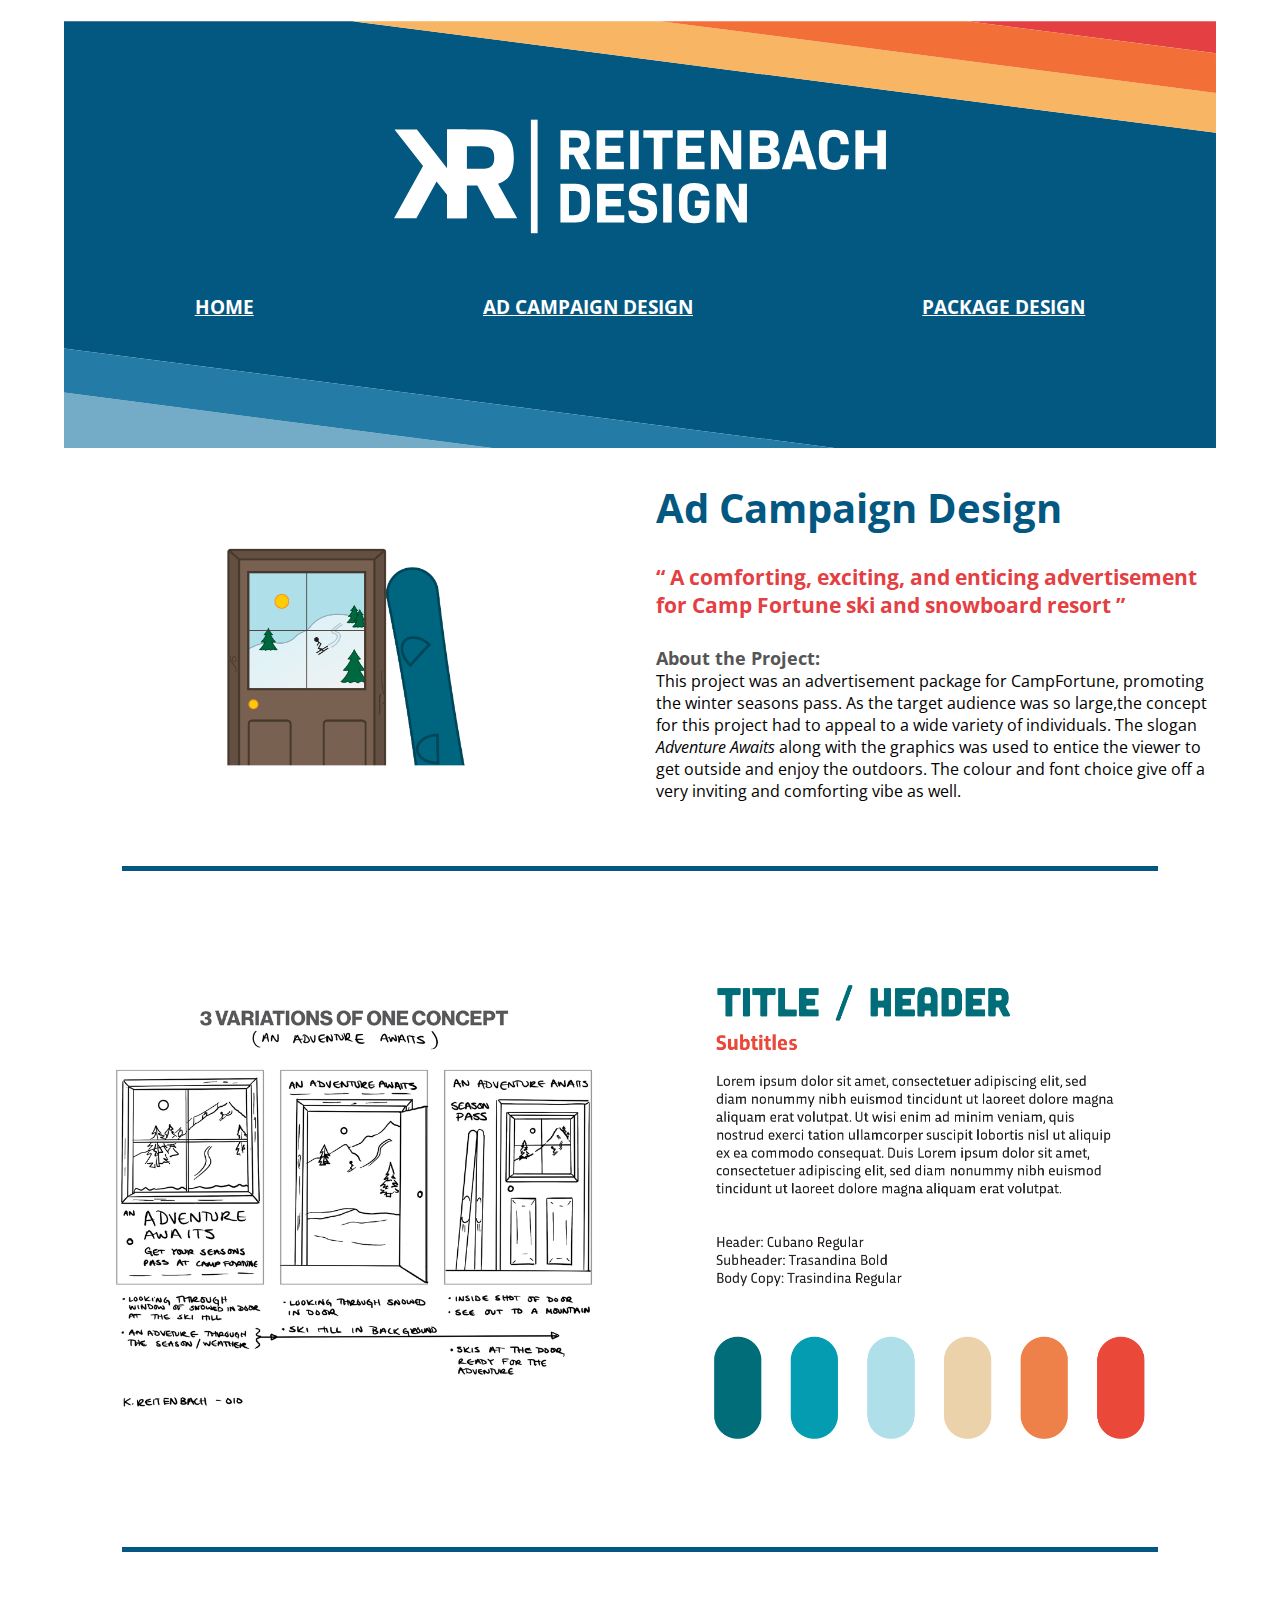
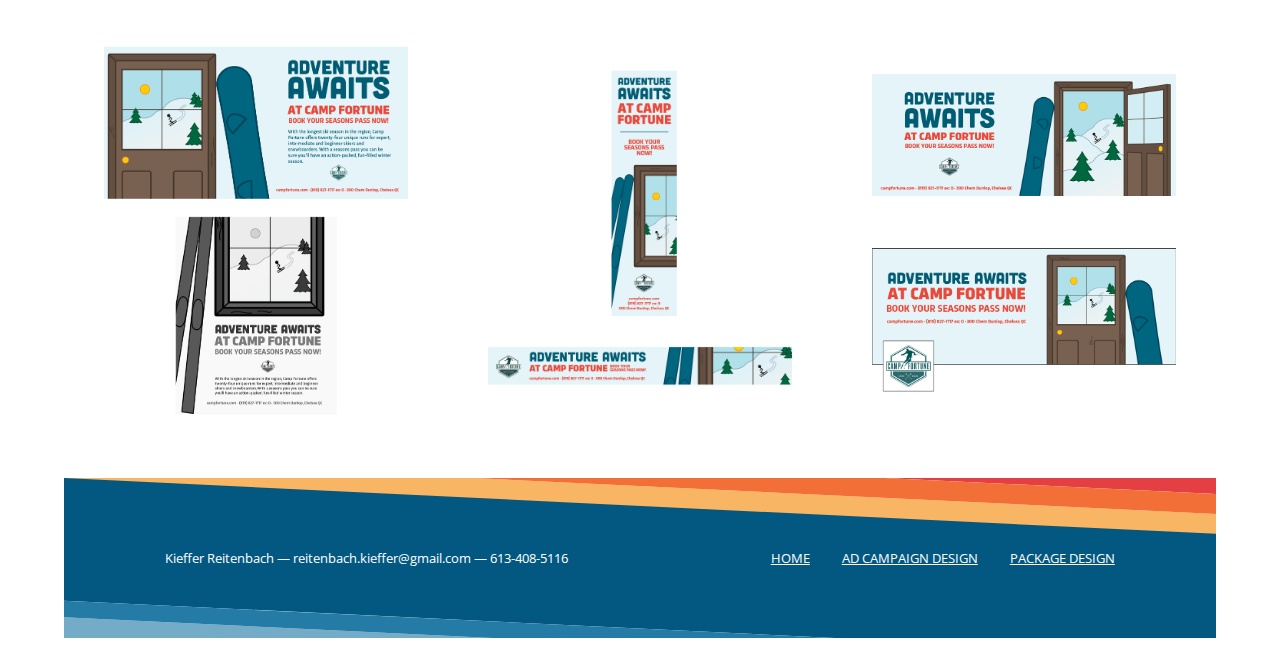
==== ad-campaign-design.html @ dee4c4dc "Fix image type" ====
<!DOCTYPE html>
<html lang="en-ca">
<head>
  <meta charset="utf-8">
  <title>Reitenbach Design</title>
  <link href="css/main.css" rel="stylesheet">
  <link href="https://fonts.googleapis.com/css2?family=Open+Sans:wght@400;600;700&display=swap" rel="stylesheet">
  <link rel="shortcut icon" href="favicon.ico">
  <link rel="icon" type="image/png" href="favicon-196.png">
  <meta name="viewport" content="width=device-width,initial-scale=1">
</head>
<body>

  <ul class="skip-links">
    <li><a href="#nav">Skip to navigation</a></li>
    <li><a href="#main">Skip to main content</a></li>
  </ul>

  <header role="banner">
    <h1><img src="images/banner.svg" alt="Reitenbach Design"></h1>
    <nav role="navigation" id="nav">
      <ul>
        <li>
          <a href="index.html"><h2>HOME</h2></a>
        </li>
        <li>
          <a href="ad-campaign-design.html"><h2>AD CAMPAIGN DESIGN</h2></a>
        </li>
        <li>
          <a href="package-design.html"><h2>PACKAGE DESIGN</h2></a>
        </li>
      </ul>
    </nav>
  </header>
  <main role="main" id="main">

    <ul class="skip-links">
      <li><a href="#footer">Skip to footer</a></li>
    </ul>

    <section>
      <article class="intro-image">
        <img src="images/cd-intro.png" alt="">
      </article>
      <article class="about-content">
        <h3>Ad Campaign Design</h3>
        <h4>“ A comforting, exciting, and enticing advertisement for Camp Fortune ski and snowboard resort ”</h4>
        <h5>About the Project:</h5>
        <p>This project was an advertisement package for CampFortune, promoting the winter seasons pass. As the target audience was so large,the concept for this project had to appeal to a wide variety of individuals. The slogan <i>Adventure Awaits</i> along with the graphics was used to entice the viewer to get outside and enjoy the outdoors. The colour and font choice give off a very inviting and comforting vibe as well.</p>
      </article>
    </section>

    <hr>

    <div class="sketches">
      <figure>
        <img src="images/cd-sketches.png" alt="">
        <figcaption>Placeholder</figcaption>
      </figure>
      <figure class="swatches">
        <img src="images/cd-moodboard.png" alt="">
        <figcaption>Placeholder</figcaption>
      </figure>
    </div>

    <hr>

    <div class="support">
      <figure>
        <img src="images/cd-print.png" alt="">
        <figcaption>Placeholder</figcaption>
      </figure>
      <figure>
        <img src="images/cd-web-banners.png" alt="">
        <figcaption>Placeholder</figcaption>
      </figure>
      <figure>
        <img src="images/cd-random-banners.png" alt="">
        <figcaption>Placeholder</figcaption>
      </figure>
    </div>

  </main>

  <footer role="contentinfo" id="footer">
    <img src="images/footer.svg" alt="Footer Background">
    <div class="footer">
      <p>Kieffer Reitenbach — reitenbach.kieffer@gmail.com — 613-408-5116</p>
      <ul>
        <li>
          <a href="#">HOME</a>
        </li>
        <li>
          <a href="#">AD CAMPAIGN DESIGN</a>
        </li>
        <li>
          <a href="#">PACKAGE DESIGN</a>
        </li>
      </ul>
    </div>
  </footer>
</body>
</html>
---- css/main.css ----
html {
  box-sizing: border-box;
  font-family: "Open Sans", sans-serif;
  margin: auto;
  max-width: 75em;
}

*, *::before, *::after {
  box-sizing: inherit;
}

.skip-links {
  margin: 0;
  padding: 0;
  list-style-type: none;
}

.skip-links a {
  position: absolute;
  top: -3em;
  color: #000;
  padding: .25em .5em;
  font-weight: bold;
  text-decoration: none;
}

.skip-links a:focus {
  top: 1em;
}

h2 {
  font-size: .7rem;
  font-weight: bolder;
  color: #fff;
  margin: 0;
}

h3 {
  font-size: 2rem;
  font-weight: bold;
  color: #035881;
  margin: 0;
}

h4 {
  font-size: 1.3rem;
  font-weight: bold;
  color: #e44043;
}

h5 {
  font-size: 1.1rem;
  font-weight: bold;
  color: #555;
  margin: 1rem 0 0;
}

main p {
  font-size: 1rem;
  margin: 0;
}

.footer {
  font-size: .5rem;
}

header {
  margin: 1rem;
  position: relative;
}

header img {
  display: block;
  width: 100%;
}

header nav {
  margin: 0;
  position: absolute;
  bottom: 10%;
  width: 100%;
}

header nav ul {
  list-style-type: none;
  display: flex;
  flex-direction: column;
  text-align: center;
  justify-content: space-around;
  margin: 0 1rem;
  padding: 0;
}

li a {
  text-decoration: underline;
  color: #fff;
}

nav h2:hover, nav a:hover, .footer a:hover {
  color: #f8b563;
}

main {
  margin: 1rem;
}

hr {
  width: 90%;
  height: 5px;
  margin-left: auto;
  margin-right: auto;
  background-color: #035881;
  border: 0 none;
  margin-top: 4rem;
  margin-bottom: 4rem;
}

section {
  margin-top: 2rem;
  margin-bottom: 2rem;
  display: grid;
  grid-template-rows: auto;
  gap: 2rem;
}

.intro-image {
  display: flex;
  text-align: center;
}

.intro-image img {
  display: block;
  width: 100%;
  margin: auto;
}

figure {
  position: relative;
  overflow: hidden;
  width: 50%;
}

figcaption {
  position: absolute;
  bottom: -4em;
  transition: all 200ms ease-in-out;
  background-color: rgba(0, 0, 0, .3);
  color: #fff;
  width: 100%;
  padding: 1em;
}

figure:hover figcaption {
  bottom: 0;
}

.sketches {
  display: flex;
  flex-direction: column;
  justify-content: center;
}

.sketches img {
  display: block;
  width: 100%;
}

.swatches {
  margin-top: auto;
}

.support {
  display: flex;
  flex-direction: column;
  justify-content: center;
}

.support img {
  display: block;
  width: 100%;
}

footer {
  position: relative;
  margin: 2rem 1rem 0;
}

footer img {
  display: block;
  width: 100%;
}

footer div {
  width: 100%;
  position: absolute;
  top: 50%;
  bottom: 50%;
  display: flex;
  flex-direction: column;
  justify-content: space-around;
  align-items: center;
  margin: 0;
  padding: 0;
}

footer ul {
  list-style-type: none;
  display: flex;
  justify-content: space-between;
  margin: 0;
  padding: 0;
  gap: 2rem;
}

footer p {
  color: #fff;
  margin: 0;
}

@media only screen and (min-width: 38em) {

  h2 {
    font-size: 1rem;
  }

  header nav {
    bottom: 30%;
  }

  header nav ul {
    flex-direction: row;
  }

  .intro-image img {
    width: 250px;
  }

  .footer {
    font-size: .8rem;
  }

  .sketches, .support {
    flex-direction: row;
  }

}

@media only screen and (min-width: 62em) {

  h2 {
    font-size: 1.2rem;
  }

  h3 {
    font-size: 2.5rem;
  }

  section {
    grid-template-columns: 1fr 1fr;
    grid-template-rows: 1fr;
  }

  footer div {
    flex-direction: row;
  }

}
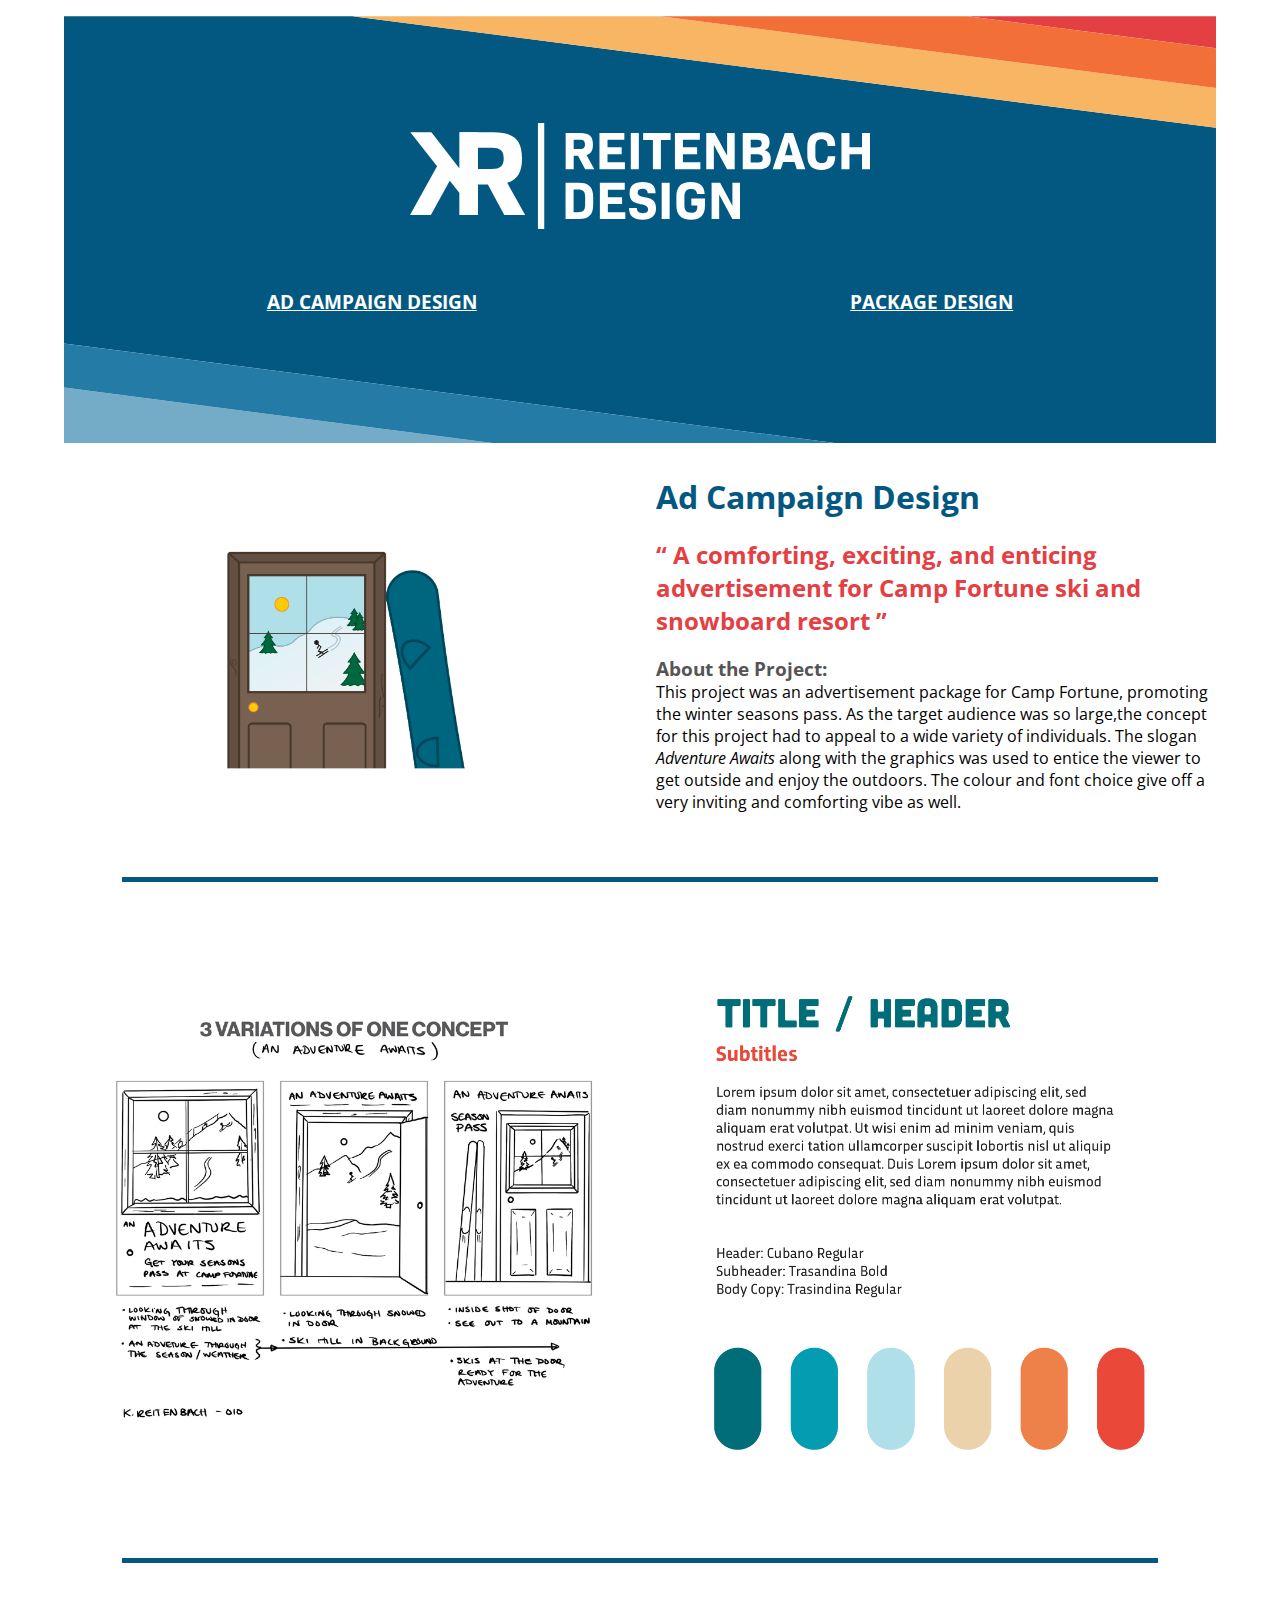
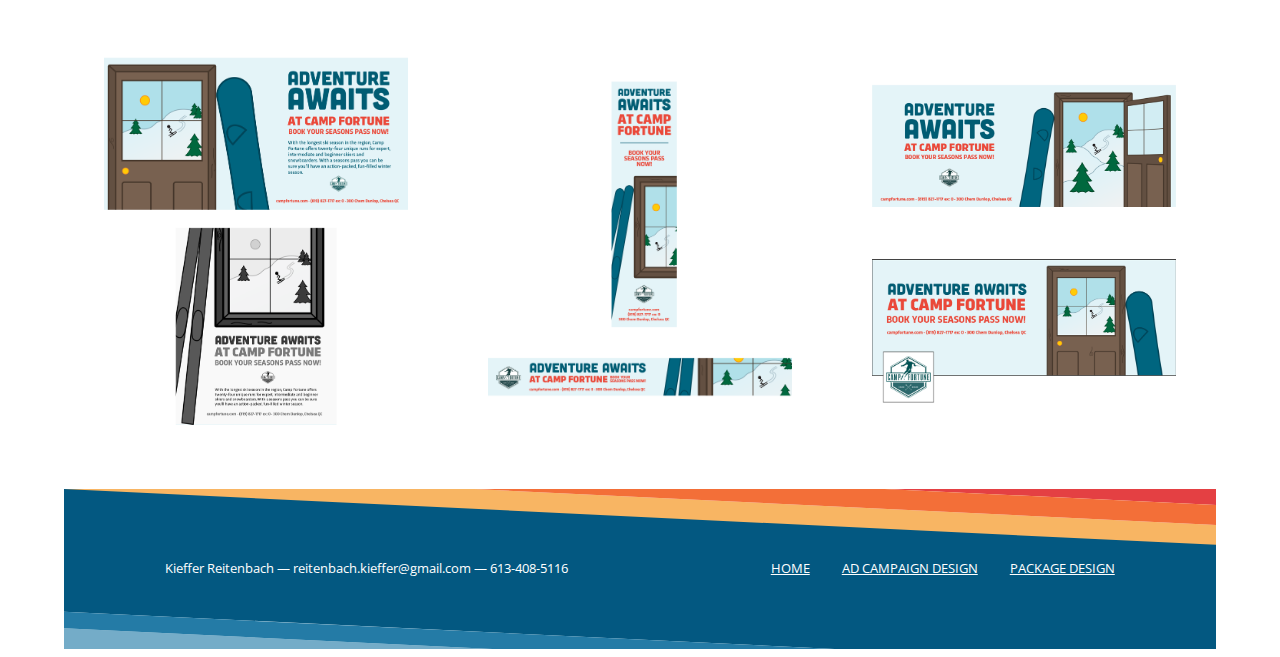
==== commit 82bc3a68: "Fix hierarchy on text" ====
--- a/ad-campaign-design.html
+++ b/ad-campaign-design.html
@@ -17,17 +17,17 @@
   </ul>
 
   <header role="banner">
-    <h1><img src="images/banner.svg" alt="Reitenbach Design"></h1>
+    <img src="images/banner.svg" alt="Background Image">
+    <a class="banner-logo" href="index.html">
+      <img src="images/banner-logo.svg" alt="ABOUT ME">
+    </a>
     <nav role="navigation" id="nav">
       <ul>
         <li>
-          <a href="index.html"><h2>HOME</h2></a>
+          <a href="ad-campaign-design.html">AD CAMPAIGN DESIGN</a>
         </li>
         <li>
-          <a href="ad-campaign-design.html"><h2>AD CAMPAIGN DESIGN</h2></a>
-        </li>
-        <li>
-          <a href="package-design.html"><h2>PACKAGE DESIGN</h2></a>
+          <a href="package-design.html">PACKAGE DESIGN</a>
         </li>
       </ul>
     </nav>
@@ -43,10 +43,10 @@
         <img src="images/cd-intro.png" alt="">
       </article>
       <article class="about-content">
-        <h3>Ad Campaign Design</h3>
-        <h4>“ A comforting, exciting, and enticing advertisement for Camp Fortune ski and snowboard resort ”</h4>
-        <h5>About the Project:</h5>
-        <p>This project was an advertisement package for CampFortune, promoting the winter seasons pass. As the target audience was so large,the concept for this project had to appeal to a wide variety of individuals. The slogan <i>Adventure Awaits</i> along with the graphics was used to entice the viewer to get outside and enjoy the outdoors. The colour and font choice give off a very inviting and comforting vibe as well.</p>
+        <h1>Ad Campaign Design</h1>
+        <h2>“ A comforting, exciting, and enticing advertisement for Camp Fortune ski and snowboard resort ”</h2>
+        <h3>About the Project:</h3>
+        <p>This project was an advertisement package for Camp Fortune, promoting the winter seasons pass. As the target audience was so large,the concept for this project had to appeal to a wide variety of individuals. The slogan <i>Adventure Awaits</i> along with the graphics was used to entice the viewer to get outside and enjoy the outdoors. The colour and font choice give off a very inviting and comforting vibe as well.</p>
       </article>
     </section>
 
@@ -55,11 +55,11 @@
     <div class="sketches">
       <figure>
         <img src="images/cd-sketches.png" alt="">
-        <figcaption>Placeholder</figcaption>
+        <figcaption>Three variations of the chosen concept. Looking outside at the adventure awaiting.</figcaption>
       </figure>
       <figure class="swatches">
         <img src="images/cd-moodboard.png" alt="">
-        <figcaption>Placeholder</figcaption>
+        <figcaption>Type choices and swatches for this project. Both being fun, playful, and comforting.</figcaption>
       </figure>
     </div>
 
@@ -68,15 +68,15 @@
     <div class="support">
       <figure>
         <img src="images/cd-print.png" alt="">
-        <figcaption>Placeholder</figcaption>
+        <figcaption>Two print advertisements. Project needed one in colour and one in black and white.</figcaption>
       </figure>
       <figure>
         <img src="images/cd-web-banners.png" alt="">
-        <figcaption>Placeholder</figcaption>
+        <figcaption>Two web banners. Proper sizing was important to fit project specifics.</figcaption>
       </figure>
       <figure>
         <img src="images/cd-random-banners.png" alt="">
-        <figcaption>Placeholder</figcaption>
+        <figcaption>One large side-of-bus advertisement and one facebook banner and coverphoto.</figcaption>
       </figure>
     </div>
 
--- a/css/main.css
+++ b/css/main.css
@@ -28,29 +28,17 @@
   top: 1em;
 }
 
+h1 {
+  font-size: 2rem;
+  color: #035881;
+  margin: 0;
+}
+
 h2 {
-  font-size: .7rem;
-  font-weight: bolder;
-  color: #fff;
-  margin: 0;
+  color: #e44043;
 }
 
 h3 {
-  font-size: 2rem;
-  font-weight: bold;
-  color: #035881;
-  margin: 0;
-}
-
-h4 {
-  font-size: 1.3rem;
-  font-weight: bold;
-  color: #e44043;
-}
-
-h5 {
-  font-size: 1.1rem;
-  font-weight: bold;
   color: #555;
   margin: 1rem 0 0;
 }
@@ -61,7 +49,8 @@
 }
 
 .footer {
-  font-size: .5rem;
+  font-size: .7rem;
+  line-height: 1.2rem;
 }
 
 header {
@@ -74,10 +63,23 @@
   width: 100%;
 }
 
+.banner-logo {
+  position: absolute;
+  top: 20%;
+  display: flex;
+  justify-content: center;
+  width: 100%;
+}
+
+.banner-logo img {
+  display: block;
+  width: 40%;
+}
+
 header nav {
   margin: 0;
   position: absolute;
-  bottom: 10%;
+  bottom: 15%;
   width: 100%;
 }
 
@@ -91,12 +93,19 @@
   padding: 0;
 }
 
+header nav li {
+  font-size: .9rem;
+  font-weight: bolder;
+  color: #fff;
+}
+
 li a {
+  margin: 0;
   text-decoration: underline;
   color: #fff;
 }
 
-nav h2:hover, nav a:hover, .footer a:hover {
+a:hover, nav h2:hover, nav a:hover, .footer a:hover {
   color: #f8b563;
 }
 
@@ -130,7 +139,7 @@
 
 .intro-image img {
   display: block;
-  width: 100%;
+  width: 50%;
   margin: auto;
 }
 
@@ -142,9 +151,9 @@
 
 figcaption {
   position: absolute;
-  bottom: -4em;
+  bottom: -10em;
   transition: all 200ms ease-in-out;
-  background-color: rgba(0, 0, 0, .3);
+  background-color: rgba(0, 0, 0, .6);
   color: #fff;
   width: 100%;
   padding: 1em;
@@ -219,10 +228,6 @@
 
 @media only screen and (min-width: 38em) {
 
-  h2 {
-    font-size: 1rem;
-  }
-
   header nav {
     bottom: 30%;
   }
@@ -231,6 +236,10 @@
     flex-direction: row;
   }
 
+  header nav li {
+    font-size: 1rem;
+  }
+
   .intro-image img {
     width: 250px;
   }
@@ -247,12 +256,12 @@
 
 @media only screen and (min-width: 62em) {
 
-  h2 {
+  .banner-logo {
+    top: 25%;
+  }
+
+  header nav li {
     font-size: 1.2rem;
-  }
-
-  h3 {
-    font-size: 2.5rem;
   }
 
   section {
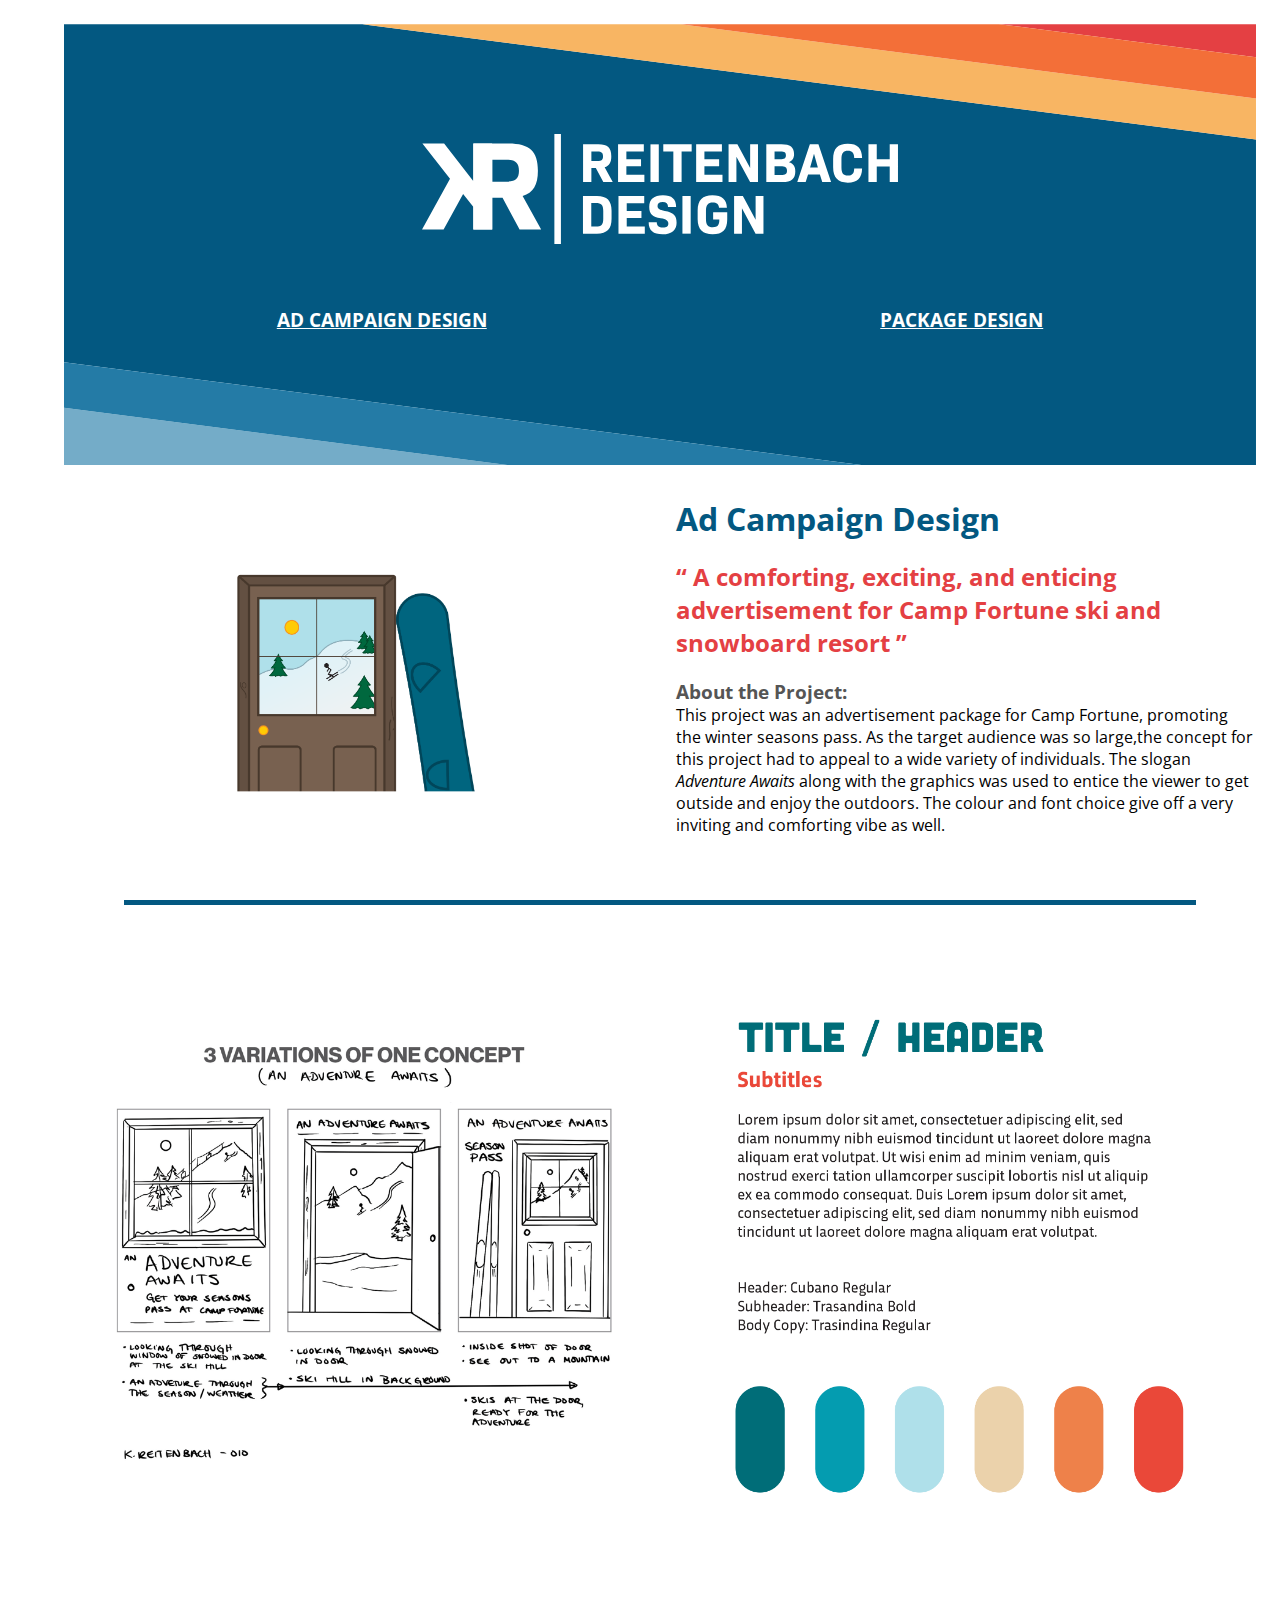
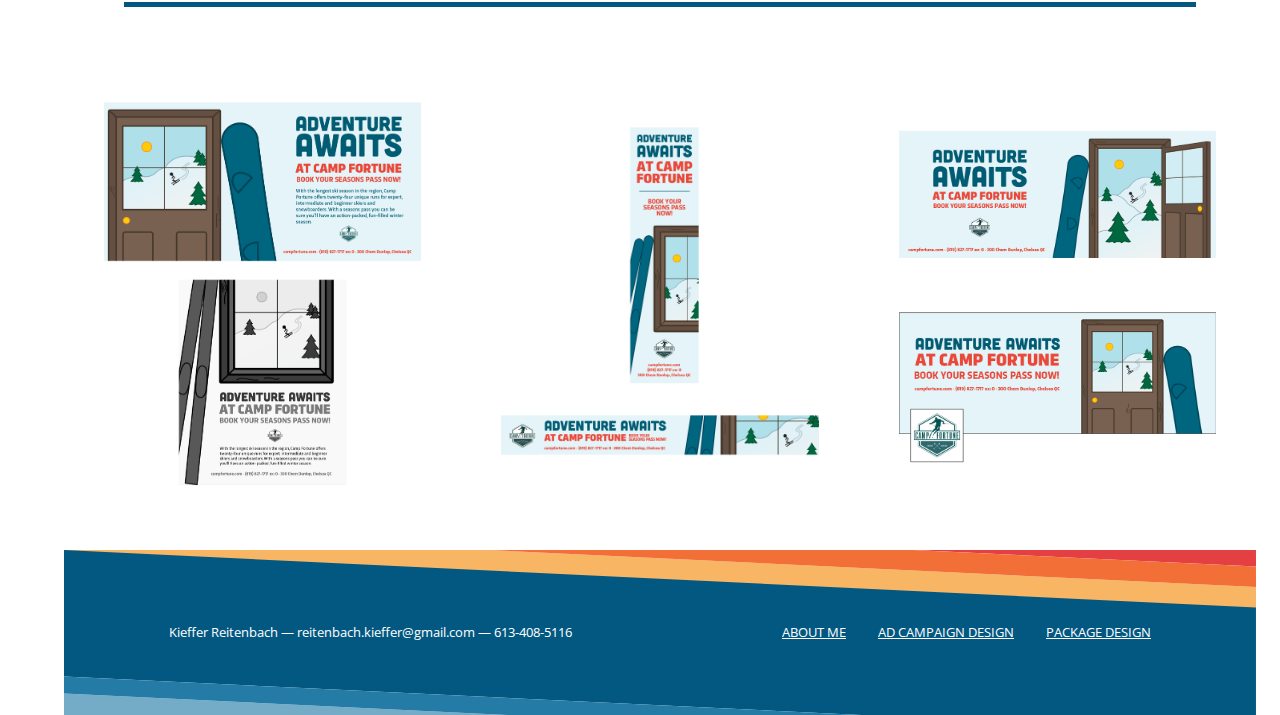
==== commit d71af60f: "Add aria labels" ====
--- a/ad-campaign-design.html
+++ b/ad-campaign-design.html
@@ -12,31 +12,26 @@
 <body>
 
   <ul class="skip-links">
-    <li><a href="#nav">Skip to navigation</a></li>
-    <li><a href="#main">Skip to main content</a></li>
+    <li><a href="#main">Skip to Main Content</a></li>
   </ul>
 
   <header role="banner">
     <img src="images/banner.svg" alt="Background Image">
-    <a class="banner-logo" href="index.html">
+    <a class="banner-logo" href="index.html" aria-label="Go to the About Me page">
       <img src="images/banner-logo.svg" alt="ABOUT ME">
     </a>
     <nav role="navigation" id="nav">
       <ul>
         <li>
-          <a href="ad-campaign-design.html">AD CAMPAIGN DESIGN</a>
+          <a href="ad-campaign-design.html" aria-label="Go to the Ad Campaign Design Page">AD CAMPAIGN DESIGN</a>
         </li>
         <li>
-          <a href="package-design.html">PACKAGE DESIGN</a>
+          <a href="package-design.html" aria-label="Go to the Package Design Page">PACKAGE DESIGN</a>
         </li>
       </ul>
     </nav>
   </header>
   <main role="main" id="main">
-
-    <ul class="skip-links">
-      <li><a href="#footer">Skip to footer</a></li>
-    </ul>
 
     <section>
       <article class="intro-image">
@@ -88,13 +83,13 @@
       <p>Kieffer Reitenbach — reitenbach.kieffer@gmail.com — 613-408-5116</p>
       <ul>
         <li>
-          <a href="#">HOME</a>
+          <a href="index.html" aria-label="Go to the About Me Page">ABOUT ME</a>
         </li>
         <li>
-          <a href="#">AD CAMPAIGN DESIGN</a>
+          <a href="ad-campaign-design.html" aria-label="Go to the Ad Campaign Design Page">AD CAMPAIGN DESIGN</a>
         </li>
         <li>
-          <a href="#">PACKAGE DESIGN</a>
+          <a href="package-design.html" aria-label="Go to the Package Design Page">PACKAGE DESIGN</a>
         </li>
       </ul>
     </div>
--- a/css/main.css
+++ b/css/main.css
@@ -9,23 +9,30 @@
   box-sizing: inherit;
 }
 
+body {
+  position: absolute;
+}
+
 .skip-links {
   margin: 0;
   padding: 0;
   list-style-type: none;
+  position: relative;
+  z-index: 50;
 }
 
 .skip-links a {
   position: absolute;
   top: -3em;
-  color: #000;
+  color: #fff;
   padding: .25em .5em;
   font-weight: bold;
   text-decoration: none;
 }
 
 .skip-links a:focus {
-  top: 1em;
+  top: 2em;
+  left: 2em;
 }
 
 h1 {
@@ -74,6 +81,10 @@
 .banner-logo img {
   display: block;
   width: 40%;
+}
+
+.top:hover {
+  color: #f8b563;
 }
 
 header nav {
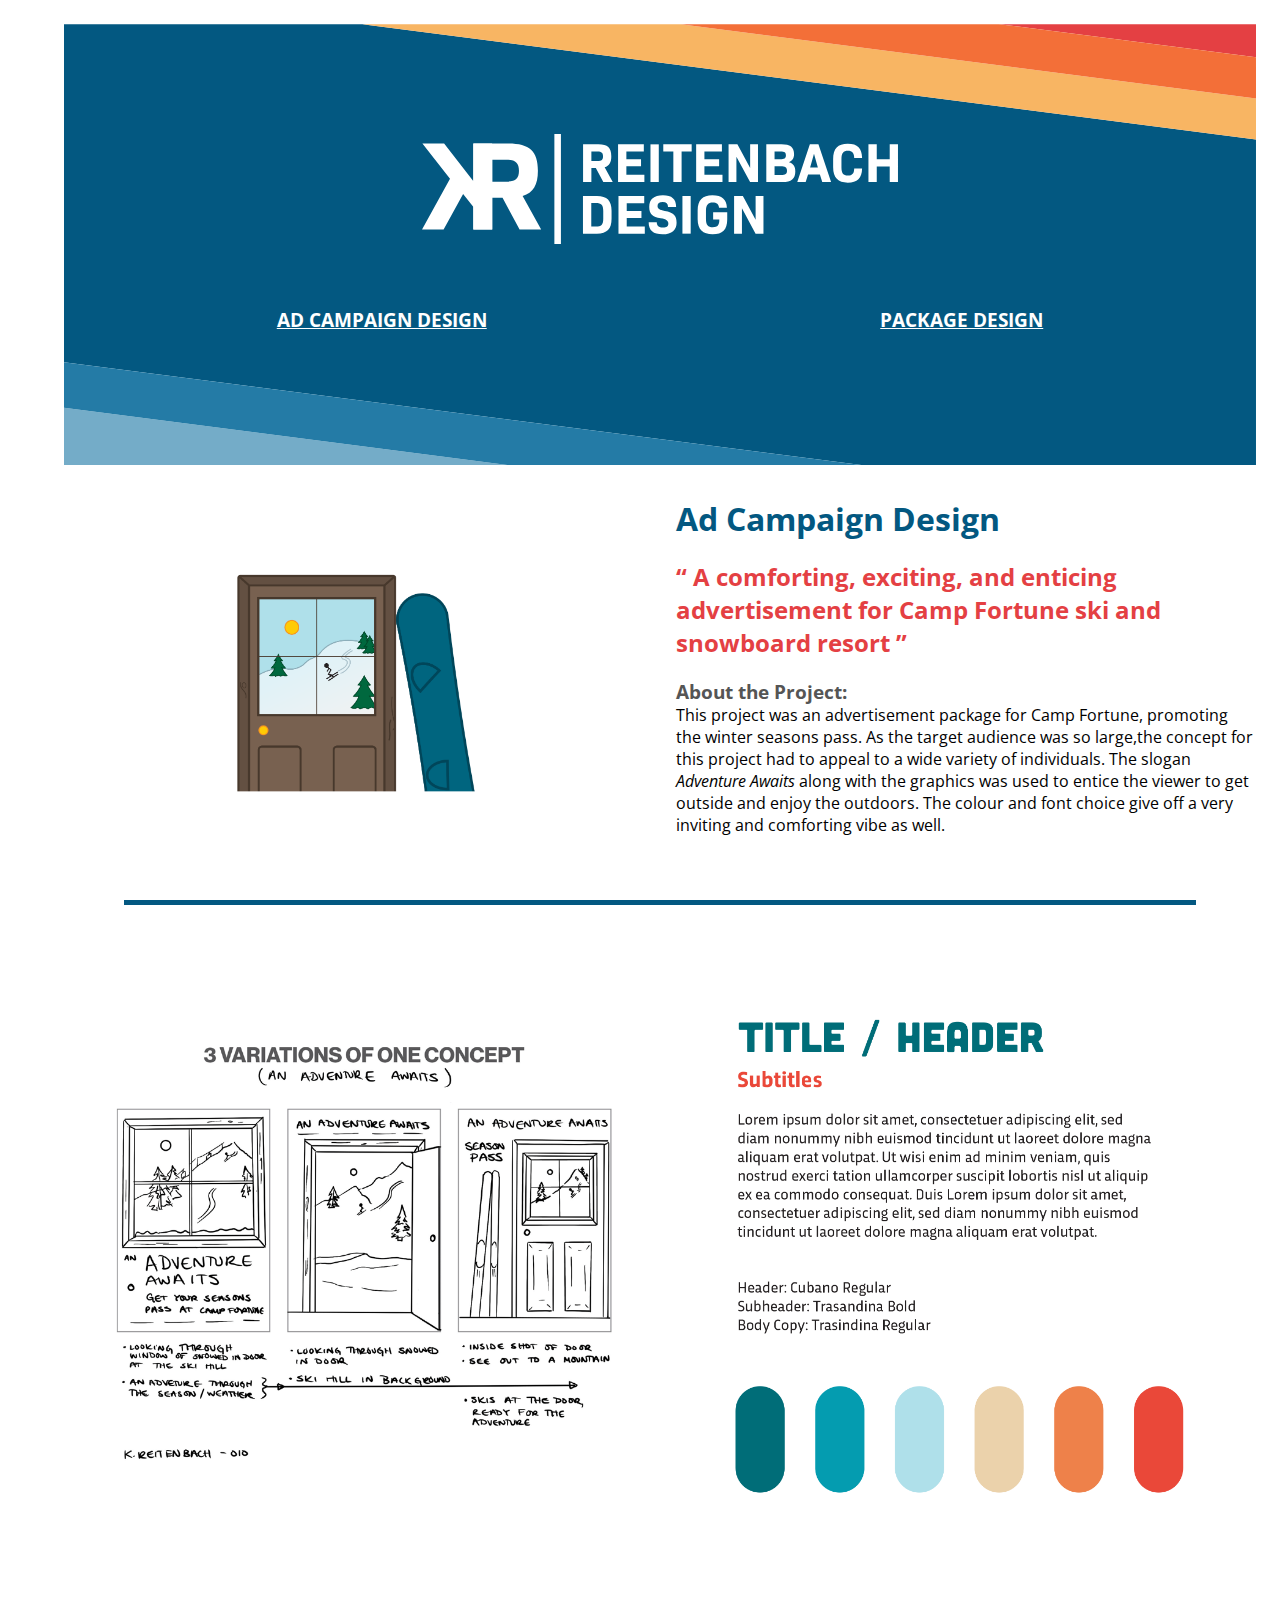
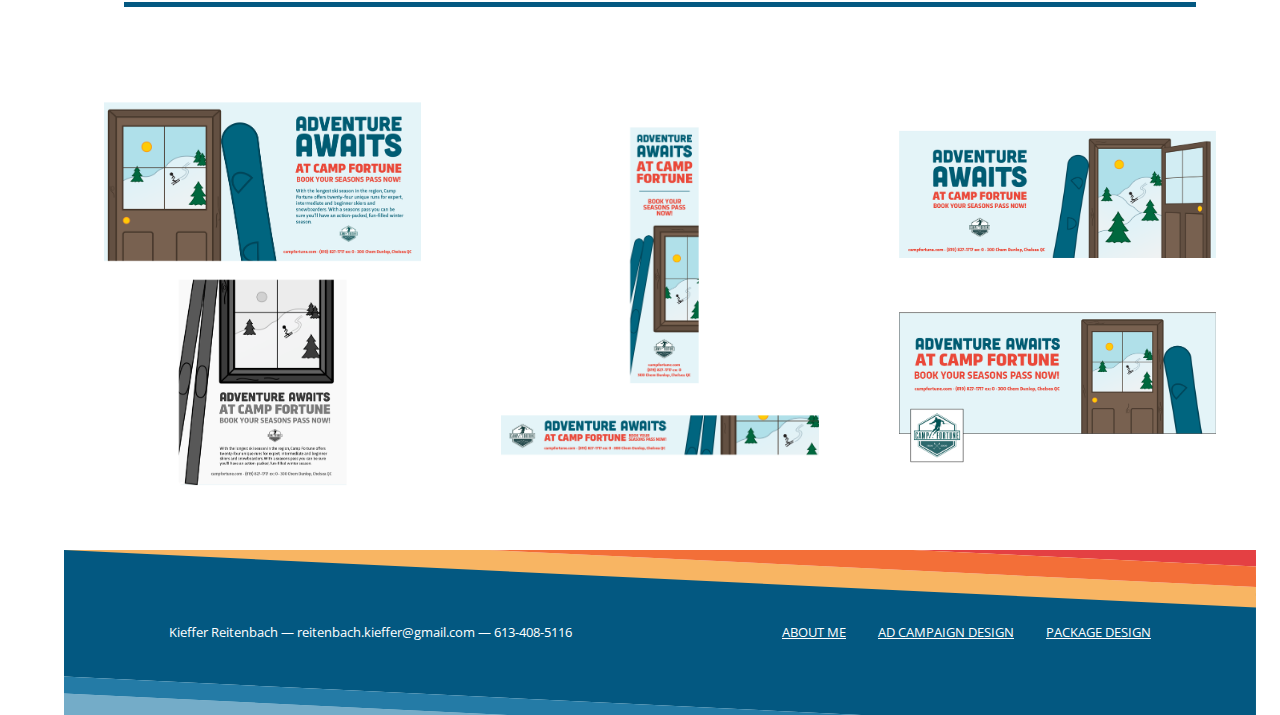
==== commit be384ac8: "Add back skip link" ====
--- a/ad-campaign-design.html
+++ b/ad-campaign-design.html
@@ -12,6 +12,7 @@
 <body>
 
   <ul class="skip-links">
+    <li><a href="#nav">Skip to Navigation</a></li>
     <li><a href="#main">Skip to Main Content</a></li>
   </ul>
 
@@ -75,6 +76,10 @@
       </figure>
     </div>
 
+    <ul class="skip-links">
+      <li><a href="#footer">Skip to Footer</a></li>
+    </ul>
+
   </main>
 
   <footer role="contentinfo" id="footer">
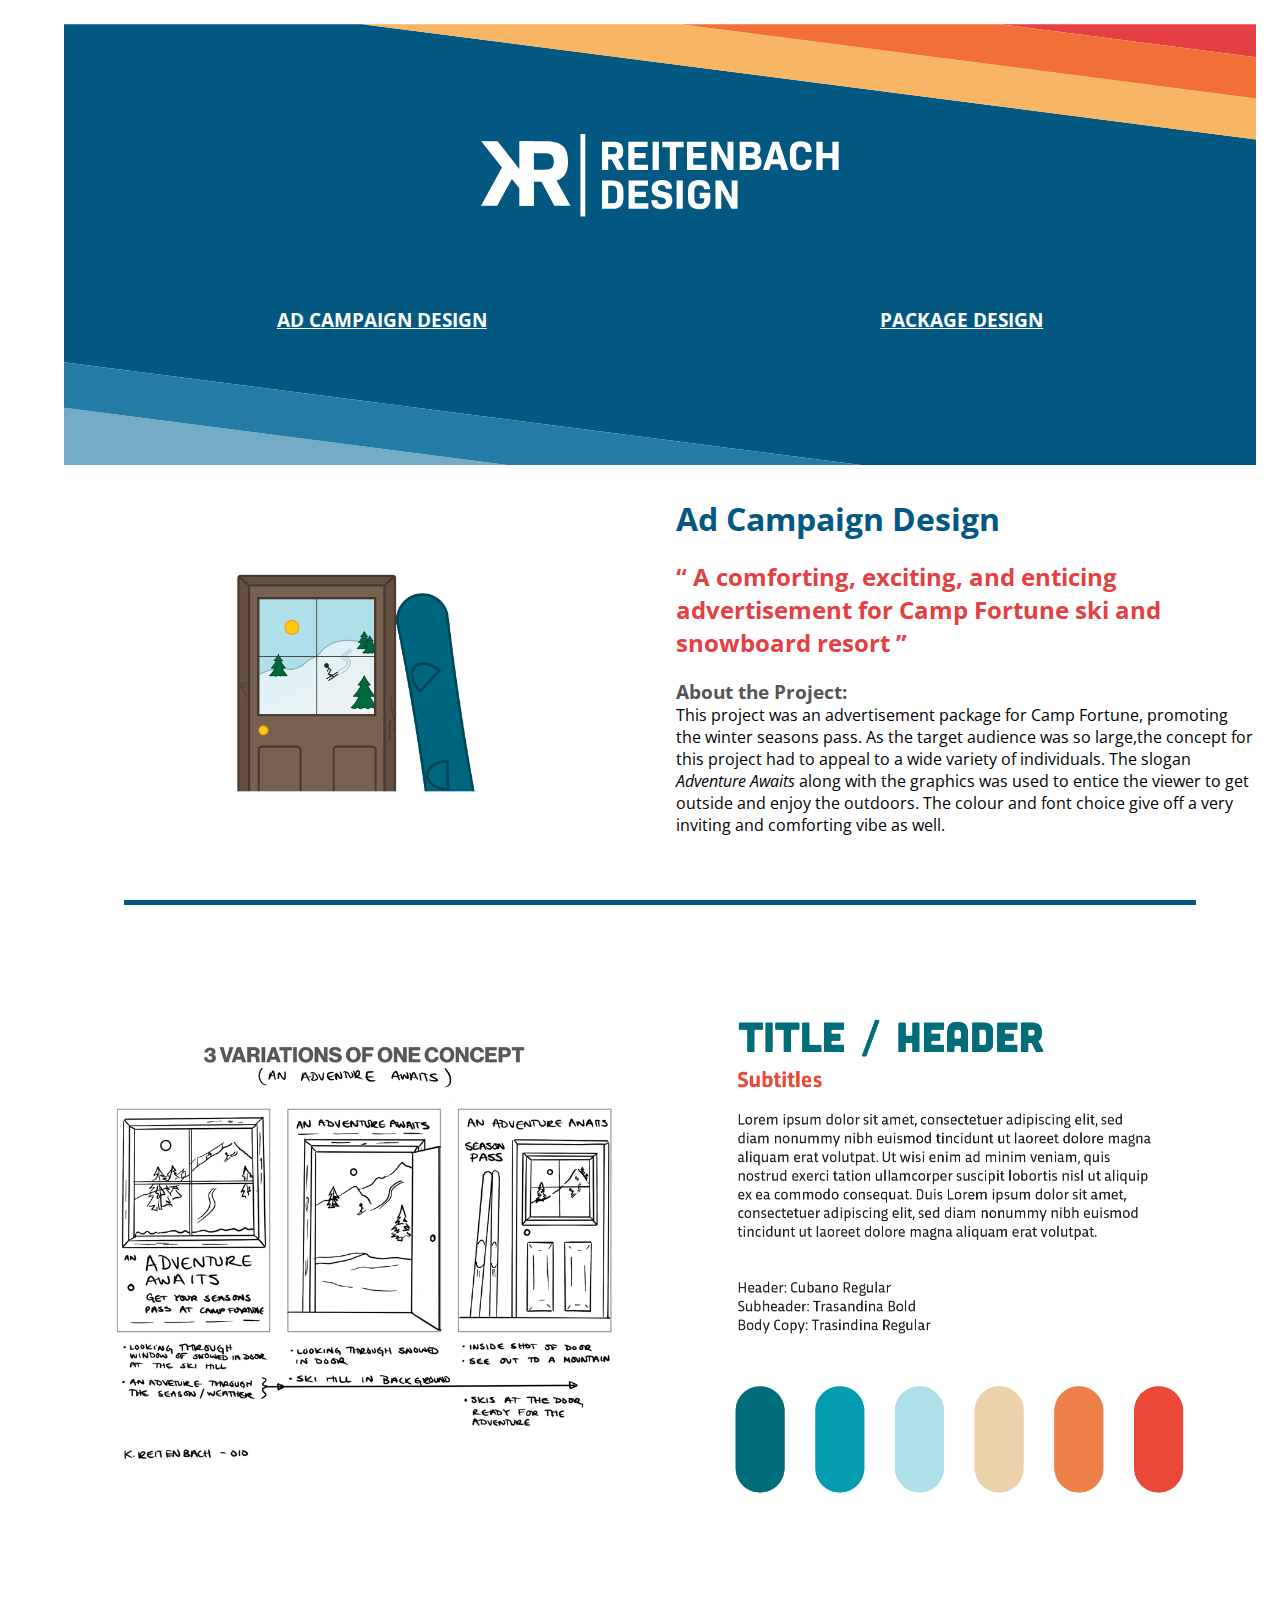
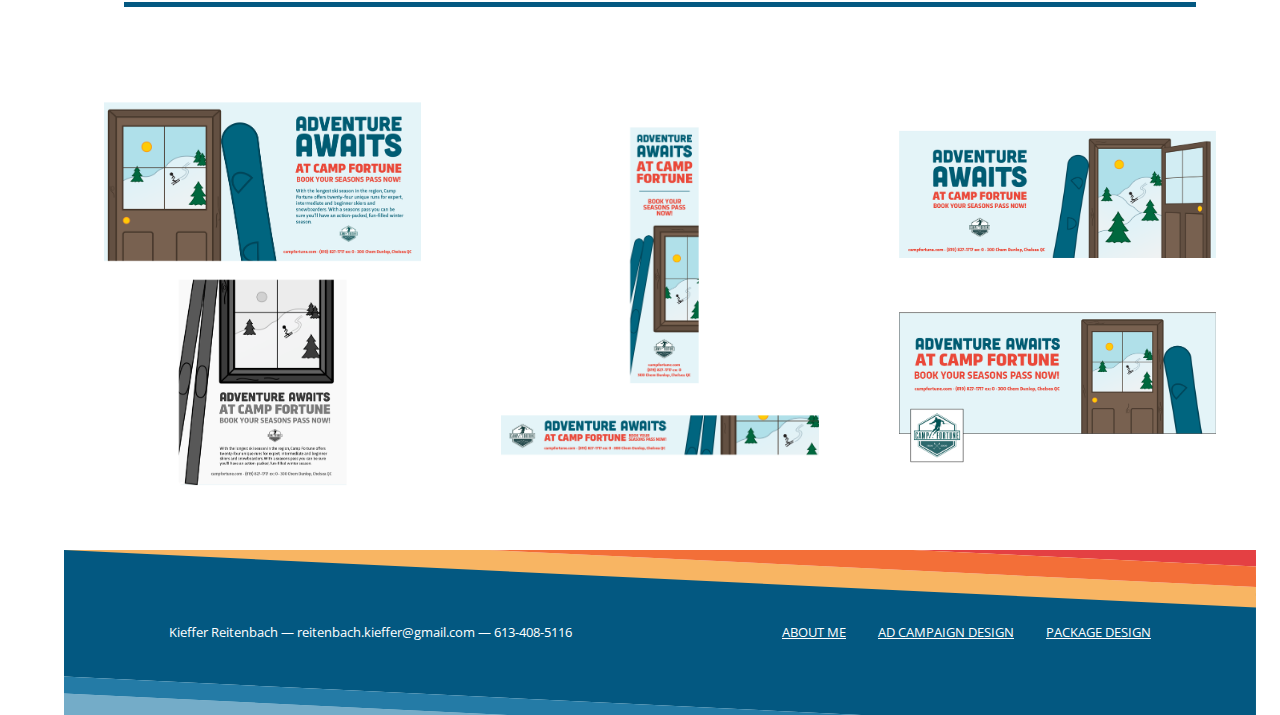
==== commit 1eb7eee4: "Add logo to other pages" ====
--- a/ad-campaign-design.html
+++ b/ad-campaign-design.html
@@ -19,7 +19,27 @@
   <header role="banner">
     <img src="images/banner.svg" alt="Background Image">
     <a class="banner-logo" href="index.html" aria-label="Go to the About Me page">
-      <img src="images/banner-logo.svg" alt="ABOUT ME">
+      <svg class="logo" height="69.2" viewBox="0 0 300 69.2" width="300">
+        <path d="m25.9 37.7 6.4 8.1v14.3h11.9v-54.1h-11.9v23.6l-18.4-23.6h-13.7l17.4 22.2-17.6 31.9h13.6z"/>
+        <path d="m50.8 40.1h-6.5v20h-11.9v-54.1h22.1c13.3 0 18.5 5 18.5 17.1 0 8.9-2.8 13.9-9.6 15.9l11.7 21.1h-13.6zm-6.5-10.1h8.9c5.8 0 7.9-2 7.9-6.9s-2.1-6.9-7.9-6.9h-8.9z"/>
+        <path d="m83.4 0h4.1v69.2h-4.1z"/>
+        <path d="m109.6 21.4h-2.9v8.8h-5.2v-23.7h9.7c5.8 0 8.1 2.2 8.1 7.5s-1.2 6.1-4.2 7l5.1 9.2h-5.9zm-2.9-4.4h3.9c2.6 0 3.5-.9 3.5-3s-.9-3-3.5-3h-3.9z"/>
+        <path d="m140.1 25.7v4.5h-16.5v-23.7h16.2v4.5h-11v4.9h9.3v4.5h-9.3v5.3z"/>
+        <path d="m144 6.5h5.2v23.7h-5.2z"/>
+        <path d="m170 11.1h-6.4v19.1h-5.2v-19.1h-6.3v-4.6h17.9z"/>
+        <path d="m189.4 25.7v4.5h-16.6v-23.7h16.2v4.5h-11v4.9h9.3v4.5h-9.3v5.3z"/>
+        <path d="m211.8 6.5v23.7h-5l-8.6-16v16h-5v-23.7h5.6l8 14.9v-14.9z"/>
+        <path d="m217 6.5h9.5c5.6 0 8 1.9 8 6.2 0 2.6-.9 4.2-3.2 5 2.8.8 4 2.6 4 5.7 0 4.6-2.5 6.7-8.1 6.7h-10.2zm8.7 9.4c2.7 0 3.7-.6 3.7-2.5s-.9-2.5-3.4-2.5h-3.8v5zm.6 9.9c2.8 0 3.7-.7 3.7-2.7s-1-2.7-4.1-2.7h-3.7v5.4z"/>
+        <path d="m250.8 25.4h-7.5l-1.5 4.8h-5.3l8-23.7h5.4l7.9 23.7h-5.5zm-6.2-4.3h4.9l-2.5-8.7z"/>
+        <path d="m259.1 21v-5.3c0-6.6 3-9.6 9.2-9.6s9 2.8 9.1 8.9h-5c-.1-3.1-1.2-4.4-4-4.4s-4 1.4-4 5.2v5.1c0 3.8 1.1 5.2 4 5.2s3.9-1.3 4-4.4h5c-.1 6.1-3 8.9-9.1 8.9s-9.2-3-9.2-9.6z"/>
+        <path d="m300 6.5v23.7h-5.2v-9.8h-8.2v9.8h-5.2v-23.7h5.2v9.4h8.2v-9.4z"/>
+        <path d="m119.5 48.4v5c0 6.4-2.9 9.3-9.2 9.3h-8.8v-23.7h8.8c6.3 0 9.2 2.9 9.2 9.4zm-5.3.1c0-3.7-1.1-5-4.7-5h-2.8v14.7h2.8c3.6 0 4.7-1.2 4.7-4.9z"/>
+        <path d="m140.4 58.2v4.5h-16.6v-23.7h16.3v4.5h-11.1v4.9h9.3v4.5h-9.3v5.3z"/>
+        <path d="m142.9 55.6h5.1c0 2.3 1.2 3.3 3.8 3.3s3.4-.9 3.4-2.6-1.2-2.8-4.7-3.3c-5.3-.8-7.3-2.8-7.3-7.1s3-7.3 8.6-7.3 8.4 2.4 8.4 7.4h-5.1c0-2.1-1.1-3.2-3.4-3.2s-3.3 1-3.3 2.6 1.3 2.5 4.6 3c5.6.8 7.5 3 7.5 7.4s-2.9 7.3-8.8 7.3-8.8-2.3-8.8-7.5z"/>
+        <path d="m164.1 39h5.2v23.7h-5.2z"/>
+        <path d="m192.4 53.8c0 6.3-3 9.3-9.2 9.3s-9.5-3.1-9.5-9.4v-5.7c0-6.3 3.1-9.4 9.3-9.4s9 2.6 9.2 7.8h-5c-.2-2.2-1.4-3.3-4.1-3.3s-4.1 1.5-4.1 5.2v5.1c0 3.7 1.2 5.2 4.3 5.2s4.1-1.3 4.1-4.8h-3.9v-4.5h8.9z"/>
+        <path d="m215.2 39v23.7h-5l-8.6-15.9v15.9h-4.9v-23.7h5.5l8.1 15v-15z"/>
+      </svg>
     </a>
     <nav role="navigation" id="nav">
       <ul>
--- a/css/main.css
+++ b/css/main.css
@@ -78,13 +78,14 @@
   width: 100%;
 }
 
-.banner-logo img {
-  display: block;
-  width: 40%;
-}
-
-.top:hover {
-  color: #f8b563;
+.logo {
+  width: 30%;
+  height: auto;
+  fill: #fff;
+}
+
+.logo:hover {
+  fill: #f8b563;
 }
 
 header nav {
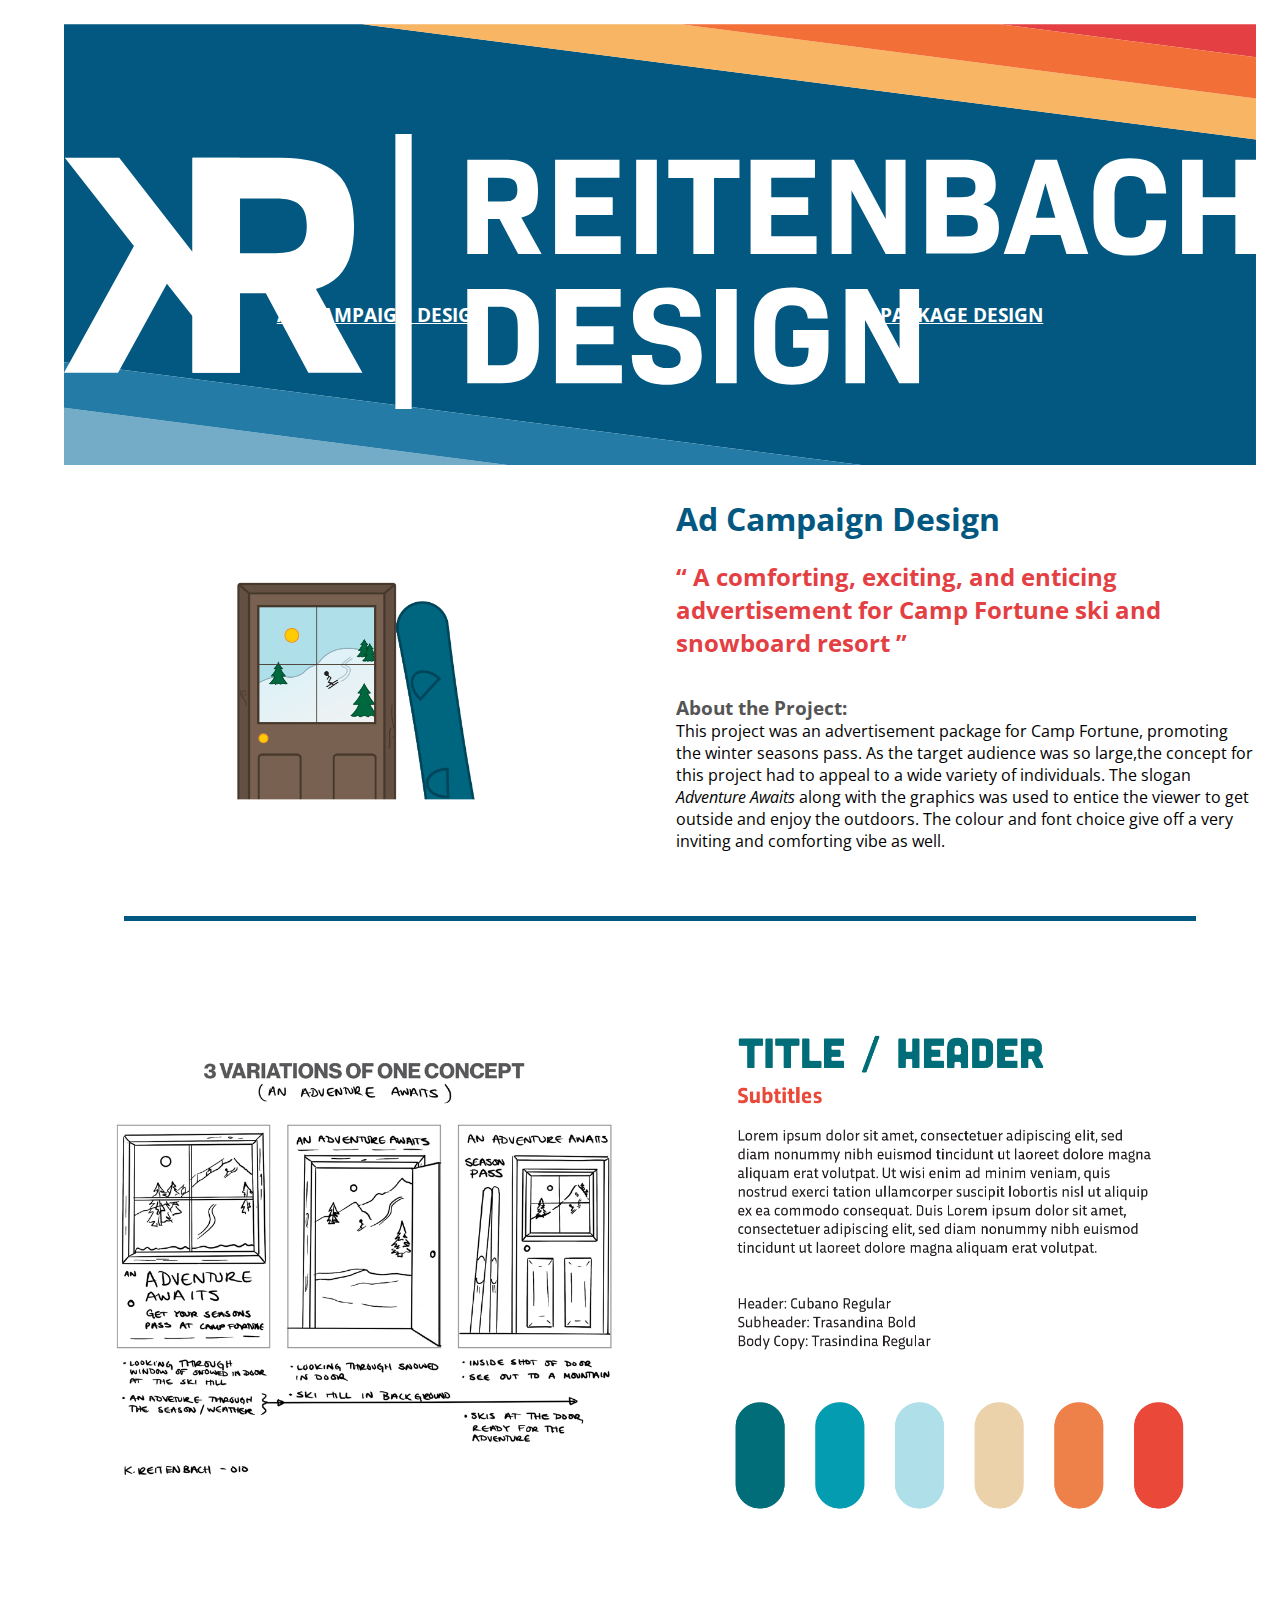
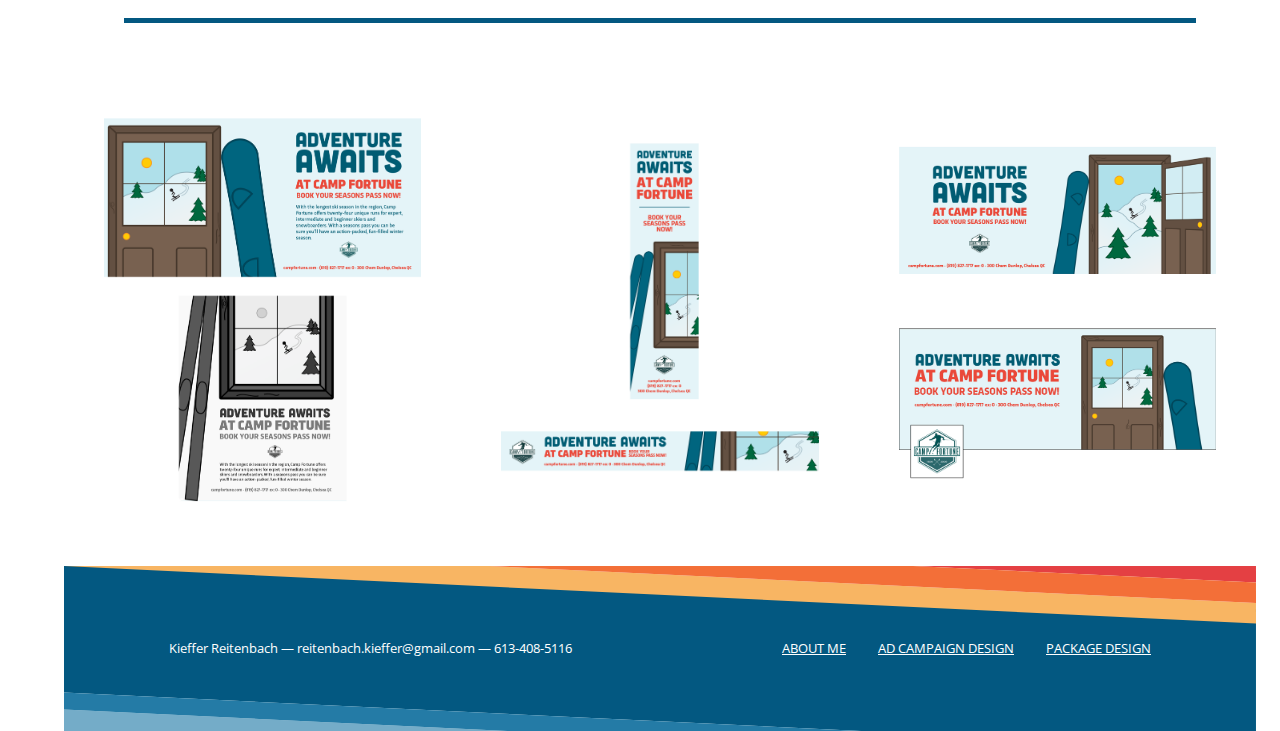
==== commit fd1e5032: "Revert "Add logo to other pages"" ====
--- a/ad-campaign-design.html
+++ b/ad-campaign-design.html
@@ -19,27 +19,7 @@
   <header role="banner">
     <img src="images/banner.svg" alt="Background Image">
     <a class="banner-logo" href="index.html" aria-label="Go to the About Me page">
-      <svg class="logo" height="69.2" viewBox="0 0 300 69.2" width="300">
-        <path d="m25.9 37.7 6.4 8.1v14.3h11.9v-54.1h-11.9v23.6l-18.4-23.6h-13.7l17.4 22.2-17.6 31.9h13.6z"/>
-        <path d="m50.8 40.1h-6.5v20h-11.9v-54.1h22.1c13.3 0 18.5 5 18.5 17.1 0 8.9-2.8 13.9-9.6 15.9l11.7 21.1h-13.6zm-6.5-10.1h8.9c5.8 0 7.9-2 7.9-6.9s-2.1-6.9-7.9-6.9h-8.9z"/>
-        <path d="m83.4 0h4.1v69.2h-4.1z"/>
-        <path d="m109.6 21.4h-2.9v8.8h-5.2v-23.7h9.7c5.8 0 8.1 2.2 8.1 7.5s-1.2 6.1-4.2 7l5.1 9.2h-5.9zm-2.9-4.4h3.9c2.6 0 3.5-.9 3.5-3s-.9-3-3.5-3h-3.9z"/>
-        <path d="m140.1 25.7v4.5h-16.5v-23.7h16.2v4.5h-11v4.9h9.3v4.5h-9.3v5.3z"/>
-        <path d="m144 6.5h5.2v23.7h-5.2z"/>
-        <path d="m170 11.1h-6.4v19.1h-5.2v-19.1h-6.3v-4.6h17.9z"/>
-        <path d="m189.4 25.7v4.5h-16.6v-23.7h16.2v4.5h-11v4.9h9.3v4.5h-9.3v5.3z"/>
-        <path d="m211.8 6.5v23.7h-5l-8.6-16v16h-5v-23.7h5.6l8 14.9v-14.9z"/>
-        <path d="m217 6.5h9.5c5.6 0 8 1.9 8 6.2 0 2.6-.9 4.2-3.2 5 2.8.8 4 2.6 4 5.7 0 4.6-2.5 6.7-8.1 6.7h-10.2zm8.7 9.4c2.7 0 3.7-.6 3.7-2.5s-.9-2.5-3.4-2.5h-3.8v5zm.6 9.9c2.8 0 3.7-.7 3.7-2.7s-1-2.7-4.1-2.7h-3.7v5.4z"/>
-        <path d="m250.8 25.4h-7.5l-1.5 4.8h-5.3l8-23.7h5.4l7.9 23.7h-5.5zm-6.2-4.3h4.9l-2.5-8.7z"/>
-        <path d="m259.1 21v-5.3c0-6.6 3-9.6 9.2-9.6s9 2.8 9.1 8.9h-5c-.1-3.1-1.2-4.4-4-4.4s-4 1.4-4 5.2v5.1c0 3.8 1.1 5.2 4 5.2s3.9-1.3 4-4.4h5c-.1 6.1-3 8.9-9.1 8.9s-9.2-3-9.2-9.6z"/>
-        <path d="m300 6.5v23.7h-5.2v-9.8h-8.2v9.8h-5.2v-23.7h5.2v9.4h8.2v-9.4z"/>
-        <path d="m119.5 48.4v5c0 6.4-2.9 9.3-9.2 9.3h-8.8v-23.7h8.8c6.3 0 9.2 2.9 9.2 9.4zm-5.3.1c0-3.7-1.1-5-4.7-5h-2.8v14.7h2.8c3.6 0 4.7-1.2 4.7-4.9z"/>
-        <path d="m140.4 58.2v4.5h-16.6v-23.7h16.3v4.5h-11.1v4.9h9.3v4.5h-9.3v5.3z"/>
-        <path d="m142.9 55.6h5.1c0 2.3 1.2 3.3 3.8 3.3s3.4-.9 3.4-2.6-1.2-2.8-4.7-3.3c-5.3-.8-7.3-2.8-7.3-7.1s3-7.3 8.6-7.3 8.4 2.4 8.4 7.4h-5.1c0-2.1-1.1-3.2-3.4-3.2s-3.3 1-3.3 2.6 1.3 2.5 4.6 3c5.6.8 7.5 3 7.5 7.4s-2.9 7.3-8.8 7.3-8.8-2.3-8.8-7.5z"/>
-        <path d="m164.1 39h5.2v23.7h-5.2z"/>
-        <path d="m192.4 53.8c0 6.3-3 9.3-9.2 9.3s-9.5-3.1-9.5-9.4v-5.7c0-6.3 3.1-9.4 9.3-9.4s9 2.6 9.2 7.8h-5c-.2-2.2-1.4-3.3-4.1-3.3s-4.1 1.5-4.1 5.2v5.1c0 3.7 1.2 5.2 4.3 5.2s4.1-1.3 4.1-4.8h-3.9v-4.5h8.9z"/>
-        <path d="m215.2 39v23.7h-5l-8.6-15.9v15.9h-4.9v-23.7h5.5l8.1 15v-15z"/>
-      </svg>
+      <img src="images/banner-logo.svg" alt="ABOUT ME">
     </a>
     <nav role="navigation" id="nav">
       <ul>
--- a/css/main.css
+++ b/css/main.css
@@ -91,7 +91,7 @@
 header nav {
   margin: 0;
   position: absolute;
-  bottom: 15%;
+  bottom: 20%;
   width: 100%;
 }
 
@@ -101,12 +101,13 @@
   flex-direction: column;
   text-align: center;
   justify-content: space-around;
-  margin: 0 1rem;
+  margin: 0rem 1rem;
   padding: 0;
 }
 
 header nav li {
-  font-size: .9rem;
+  margin-bottom: .3rem;
+  font-size: .7rem;
   font-weight: bolder;
   color: #fff;
 }
@@ -117,7 +118,7 @@
   color: #fff;
 }
 
-a:hover, nav h2:hover, nav a:hover, .footer a:hover {
+a:hover, nav a:hover, .footer a:hover {
   color: #f8b563;
 }
 
@@ -144,6 +145,25 @@
   gap: 2rem;
 }
 
+.about-content {
+  display: grid;
+  grid-template-rows: auto;
+}
+
+.content-nav ul {
+  list-style-type: none;
+  padding: 0;
+}
+
+.content-nav a {
+  color: #035881;
+  text-decoration: none;
+}
+
+.content-nav a:hover {
+  color: #f8b563;
+}
+
 .intro-image {
   display: flex;
   text-align: center;
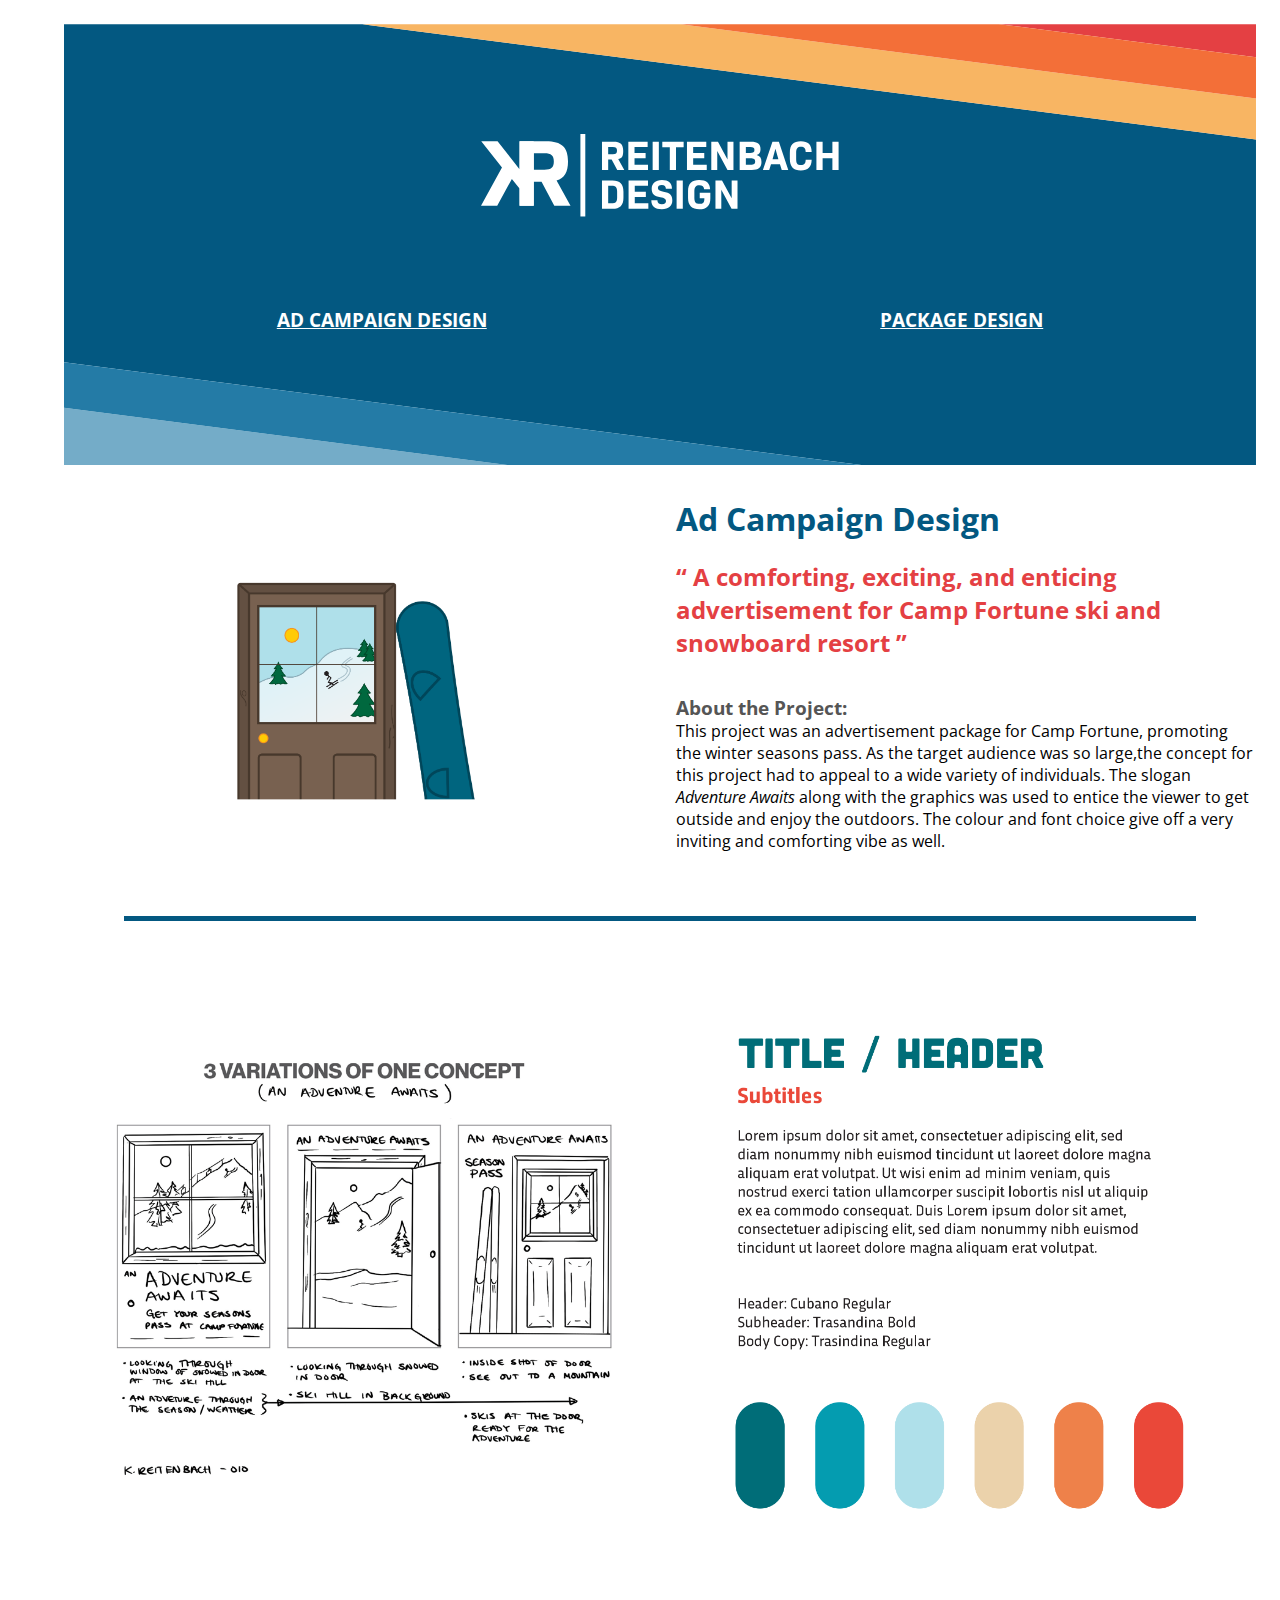
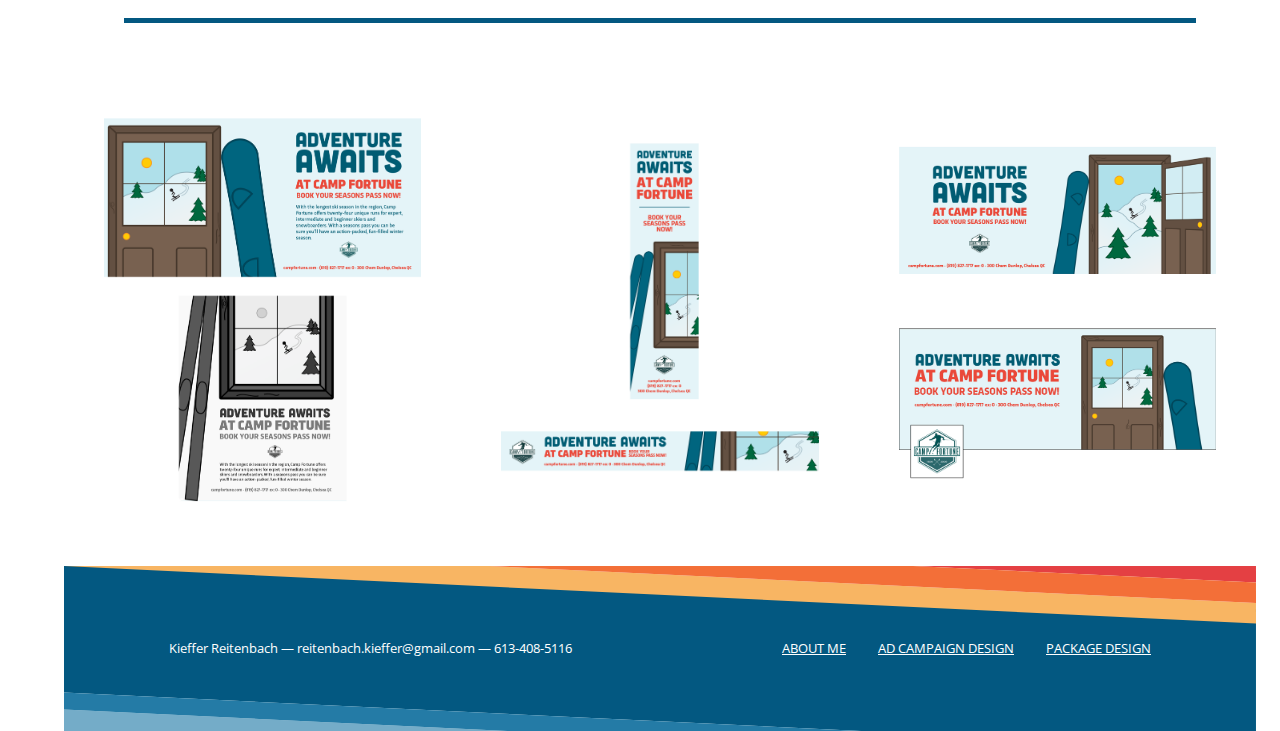
==== commit 585824fe: "Add proper logo to other pages" ====
--- a/ad-campaign-design.html
+++ b/ad-campaign-design.html
@@ -18,9 +18,31 @@
 
   <header role="banner">
     <img src="images/banner.svg" alt="Background Image">
+
     <a class="banner-logo" href="index.html" aria-label="Go to the About Me page">
-      <img src="images/banner-logo.svg" alt="ABOUT ME">
+      <svg class="logo" height="69.2" viewBox="0 0 300 69.2" width="300">
+        <path d="m25.9 37.7 6.4 8.1v14.3h11.9v-54.1h-11.9v23.6l-18.4-23.6h-13.7l17.4 22.2-17.6 31.9h13.6z"/>
+        <path d="m50.8 40.1h-6.5v20h-11.9v-54.1h22.1c13.3 0 18.5 5 18.5 17.1 0 8.9-2.8 13.9-9.6 15.9l11.7 21.1h-13.6zm-6.5-10.1h8.9c5.8 0 7.9-2 7.9-6.9s-2.1-6.9-7.9-6.9h-8.9z"/>
+        <path d="m83.4 0h4.1v69.2h-4.1z"/>
+        <path d="m109.6 21.4h-2.9v8.8h-5.2v-23.7h9.7c5.8 0 8.1 2.2 8.1 7.5s-1.2 6.1-4.2 7l5.1 9.2h-5.9zm-2.9-4.4h3.9c2.6 0 3.5-.9 3.5-3s-.9-3-3.5-3h-3.9z"/>
+        <path d="m140.1 25.7v4.5h-16.5v-23.7h16.2v4.5h-11v4.9h9.3v4.5h-9.3v5.3z"/>
+        <path d="m144 6.5h5.2v23.7h-5.2z"/>
+        <path d="m170 11.1h-6.4v19.1h-5.2v-19.1h-6.3v-4.6h17.9z"/>
+        <path d="m189.4 25.7v4.5h-16.6v-23.7h16.2v4.5h-11v4.9h9.3v4.5h-9.3v5.3z"/>
+        <path d="m211.8 6.5v23.7h-5l-8.6-16v16h-5v-23.7h5.6l8 14.9v-14.9z"/>
+        <path d="m217 6.5h9.5c5.6 0 8 1.9 8 6.2 0 2.6-.9 4.2-3.2 5 2.8.8 4 2.6 4 5.7 0 4.6-2.5 6.7-8.1 6.7h-10.2zm8.7 9.4c2.7 0 3.7-.6 3.7-2.5s-.9-2.5-3.4-2.5h-3.8v5zm.6 9.9c2.8 0 3.7-.7 3.7-2.7s-1-2.7-4.1-2.7h-3.7v5.4z"/>
+        <path d="m250.8 25.4h-7.5l-1.5 4.8h-5.3l8-23.7h5.4l7.9 23.7h-5.5zm-6.2-4.3h4.9l-2.5-8.7z"/>
+        <path d="m259.1 21v-5.3c0-6.6 3-9.6 9.2-9.6s9 2.8 9.1 8.9h-5c-.1-3.1-1.2-4.4-4-4.4s-4 1.4-4 5.2v5.1c0 3.8 1.1 5.2 4 5.2s3.9-1.3 4-4.4h5c-.1 6.1-3 8.9-9.1 8.9s-9.2-3-9.2-9.6z"/>
+        <path d="m300 6.5v23.7h-5.2v-9.8h-8.2v9.8h-5.2v-23.7h5.2v9.4h8.2v-9.4z"/>
+        <path d="m119.5 48.4v5c0 6.4-2.9 9.3-9.2 9.3h-8.8v-23.7h8.8c6.3 0 9.2 2.9 9.2 9.4zm-5.3.1c0-3.7-1.1-5-4.7-5h-2.8v14.7h2.8c3.6 0 4.7-1.2 4.7-4.9z"/>
+        <path d="m140.4 58.2v4.5h-16.6v-23.7h16.3v4.5h-11.1v4.9h9.3v4.5h-9.3v5.3z"/>
+        <path d="m142.9 55.6h5.1c0 2.3 1.2 3.3 3.8 3.3s3.4-.9 3.4-2.6-1.2-2.8-4.7-3.3c-5.3-.8-7.3-2.8-7.3-7.1s3-7.3 8.6-7.3 8.4 2.4 8.4 7.4h-5.1c0-2.1-1.1-3.2-3.4-3.2s-3.3 1-3.3 2.6 1.3 2.5 4.6 3c5.6.8 7.5 3 7.5 7.4s-2.9 7.3-8.8 7.3-8.8-2.3-8.8-7.5z"/>
+        <path d="m164.1 39h5.2v23.7h-5.2z"/>
+        <path d="m192.4 53.8c0 6.3-3 9.3-9.2 9.3s-9.5-3.1-9.5-9.4v-5.7c0-6.3 3.1-9.4 9.3-9.4s9 2.6 9.2 7.8h-5c-.2-2.2-1.4-3.3-4.1-3.3s-4.1 1.5-4.1 5.2v5.1c0 3.7 1.2 5.2 4.3 5.2s4.1-1.3 4.1-4.8h-3.9v-4.5h8.9z"/>
+        <path d="m215.2 39v23.7h-5l-8.6-15.9v15.9h-4.9v-23.7h5.5l8.1 15v-15z"/>
+      </svg>
     </a>
+
     <nav role="navigation" id="nav">
       <ul>
         <li>
--- a/css/main.css
+++ b/css/main.css
@@ -91,7 +91,7 @@
 header nav {
   margin: 0;
   position: absolute;
-  bottom: 20%;
+  bottom: 15%;
   width: 100%;
 }
 
@@ -101,13 +101,12 @@
   flex-direction: column;
   text-align: center;
   justify-content: space-around;
-  margin: 0rem 1rem;
+  margin: 0 1rem;
   padding: 0;
 }
 
 header nav li {
-  margin-bottom: .3rem;
-  font-size: .7rem;
+  font-size: .9rem;
   font-weight: bolder;
   color: #fff;
 }
@@ -118,7 +117,7 @@
   color: #fff;
 }
 
-a:hover, nav a:hover, .footer a:hover {
+a:hover, nav h2:hover, nav a:hover, .footer a:hover {
   color: #f8b563;
 }
 
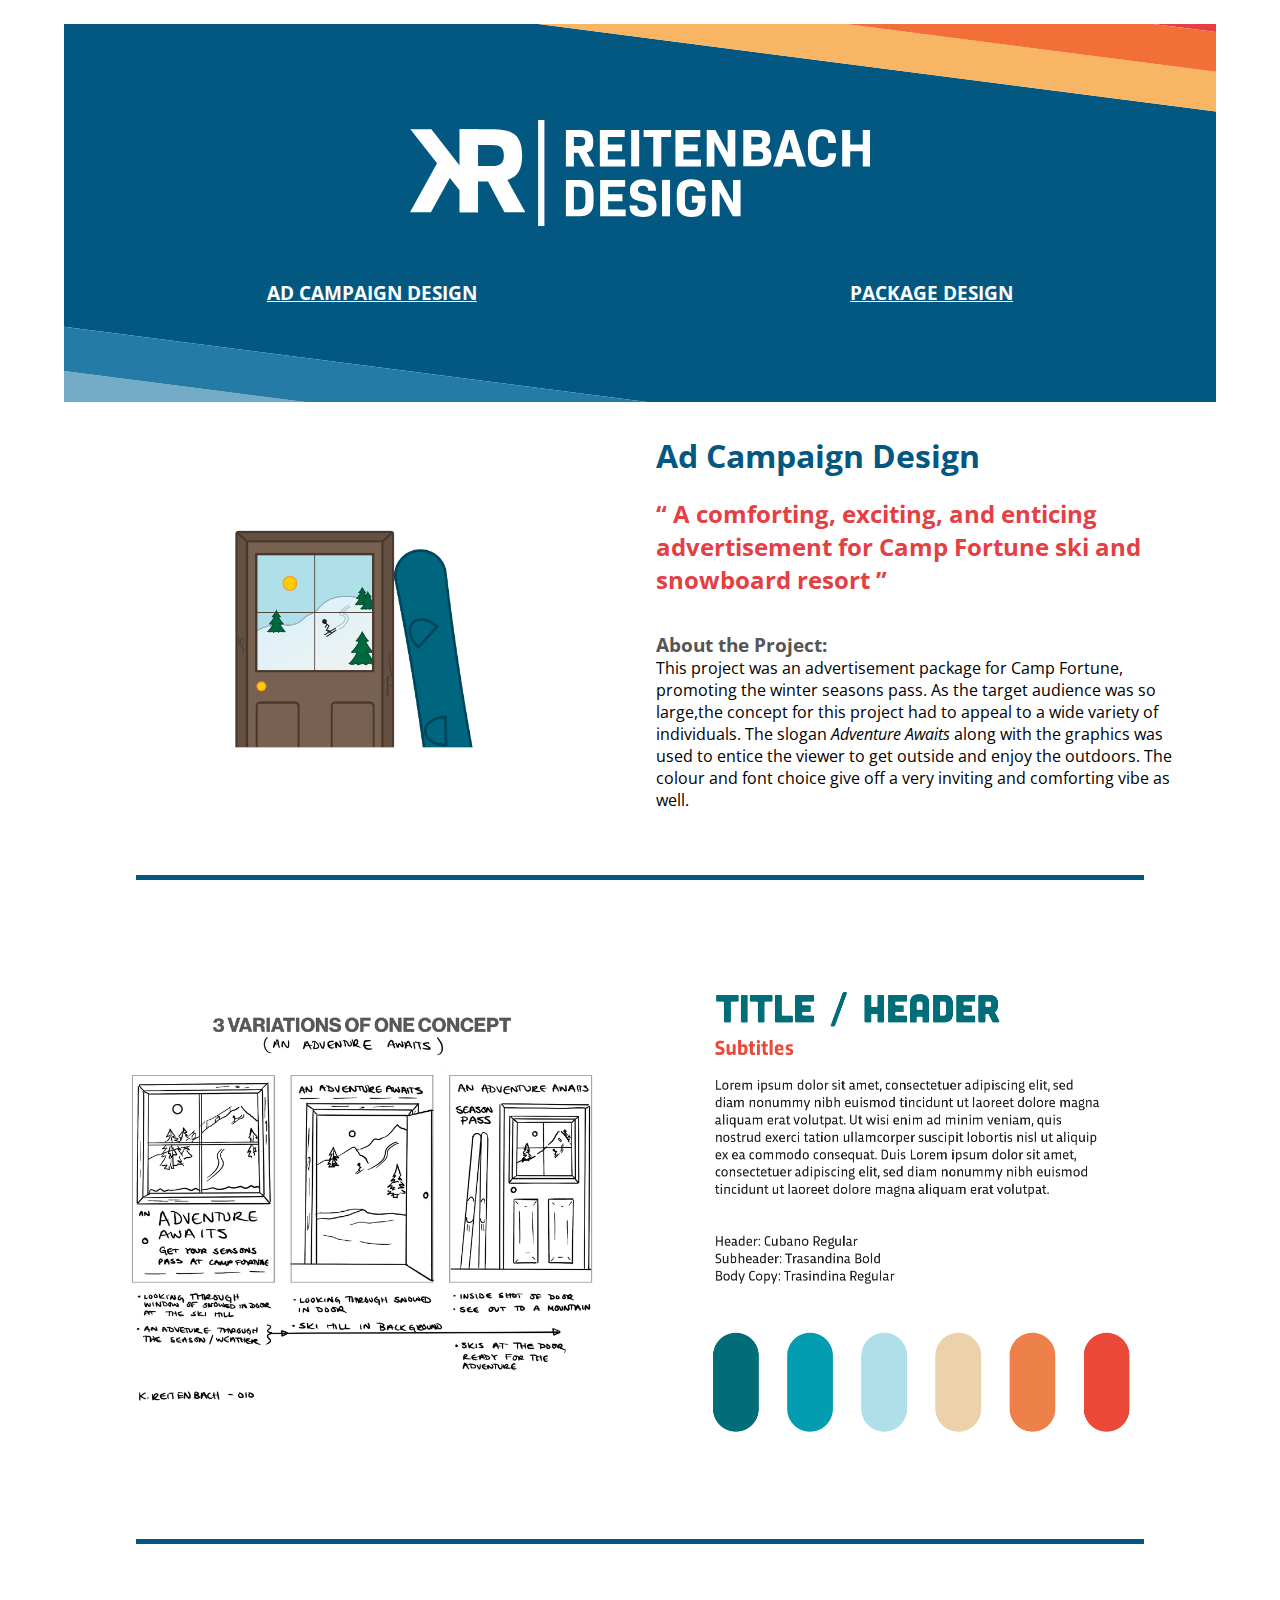
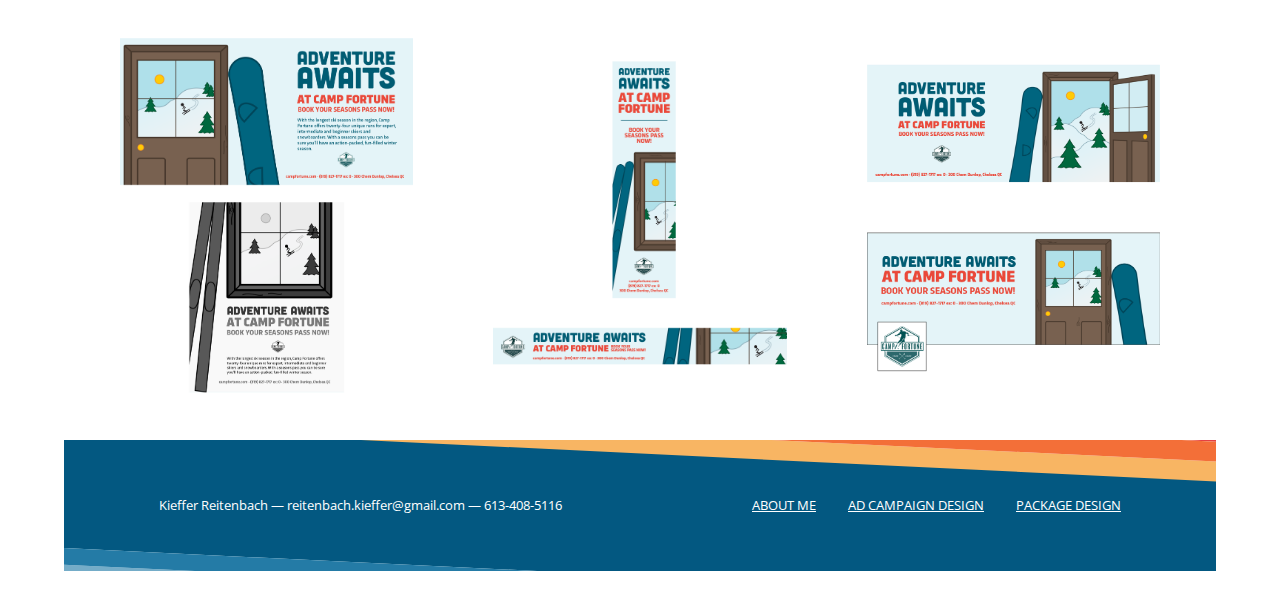
==== commit 659431b0: "Fix image alignment" ====
--- a/ad-campaign-design.html
+++ b/ad-campaign-design.html
@@ -17,7 +17,6 @@
   </ul>
 
   <header role="banner">
-    <img src="images/banner.svg" alt="Background Image">
 
     <a class="banner-logo" href="index.html" aria-label="Go to the About Me page">
       <svg class="logo" height="69.2" viewBox="0 0 300 69.2" width="300">
@@ -97,15 +96,9 @@
         <figcaption>One large side-of-bus advertisement and one facebook banner and coverphoto.</figcaption>
       </figure>
     </div>
-
-    <ul class="skip-links">
-      <li><a href="#footer">Skip to Footer</a></li>
-    </ul>
-
   </main>
 
   <footer role="contentinfo" id="footer">
-    <img src="images/footer.svg" alt="Footer Background">
     <div class="footer">
       <p>Kieffer Reitenbach — reitenbach.kieffer@gmail.com — 613-408-5116</p>
       <ul>
--- a/css/main.css
+++ b/css/main.css
@@ -10,7 +10,8 @@
 }
 
 body {
-  position: absolute;
+  position: relative;
+  padding: 1em;
 }
 
 .skip-links {
@@ -61,25 +62,21 @@
 }
 
 header {
-  margin: 1rem;
-  position: relative;
-}
-
-header img {
+  width: 100%;
+  background-image: url("../images/banner.svg");
+  background-repeat: no-repeat;
+  background-position: center center;
+  background-size: cover;
+}
+
+.banner-logo {
+  text-align: center;
   display: block;
-  width: 100%;
-}
-
-.banner-logo {
-  position: absolute;
-  top: 20%;
-  display: flex;
-  justify-content: center;
-  width: 100%;
+  padding: 3rem 0 2rem;
 }
 
 .logo {
-  width: 30%;
+  width: 40%;
   height: auto;
   fill: #fff;
 }
@@ -90,8 +87,7 @@
 
 header nav {
   margin: 0;
-  position: absolute;
-  bottom: 15%;
+  padding-bottom: 3rem;
   width: 100%;
 }
 
@@ -198,6 +194,7 @@
   display: flex;
   flex-direction: column;
   justify-content: center;
+  align-items: center;
 }
 
 .sketches img {
@@ -213,6 +210,7 @@
   display: flex;
   flex-direction: column;
   justify-content: center;
+  align-items: center;
 }
 
 .support img {
@@ -221,26 +219,19 @@
 }
 
 footer {
-  position: relative;
-  margin: 2rem 1rem 0;
-}
-
-footer img {
-  display: block;
-  width: 100%;
+  width: 100%;
+  background-image: url("../images/footer.svg");
+  background-repeat: no-repeat;
+  background-position: center center;
+  background-size: cover;
 }
 
 footer div {
-  width: 100%;
-  position: absolute;
-  top: 50%;
-  bottom: 50%;
   display: flex;
   flex-direction: column;
   justify-content: space-around;
   align-items: center;
-  margin: 0;
-  padding: 0;
+  padding: 2rem 0;
 }
 
 footer ul {
@@ -259,8 +250,12 @@
 
 @media only screen and (min-width: 38em) {
 
+  .banner-logo {
+    padding: 4rem 0;
+  }
+
   header nav {
-    bottom: 30%;
+    padding-bottom: 5rem;
   }
 
   header nav ul {
@@ -279,16 +274,17 @@
     font-size: .8rem;
   }
 
-  .sketches, .support {
-    flex-direction: row;
-  }
-
 }
 
 @media only screen and (min-width: 62em) {
 
   .banner-logo {
+    padding: 6rem 0 3rem;
     top: 25%;
+  }
+
+  header nav {
+    padding-bottom: 6rem;
   }
 
   header nav li {
@@ -300,8 +296,13 @@
     grid-template-rows: 1fr;
   }
 
+  .sketches, .support {
+    flex-direction: row;
+  }
+
   footer div {
     flex-direction: row;
-  }
-
-}
+    padding: 3.5rem 0;
+  }
+
+}
